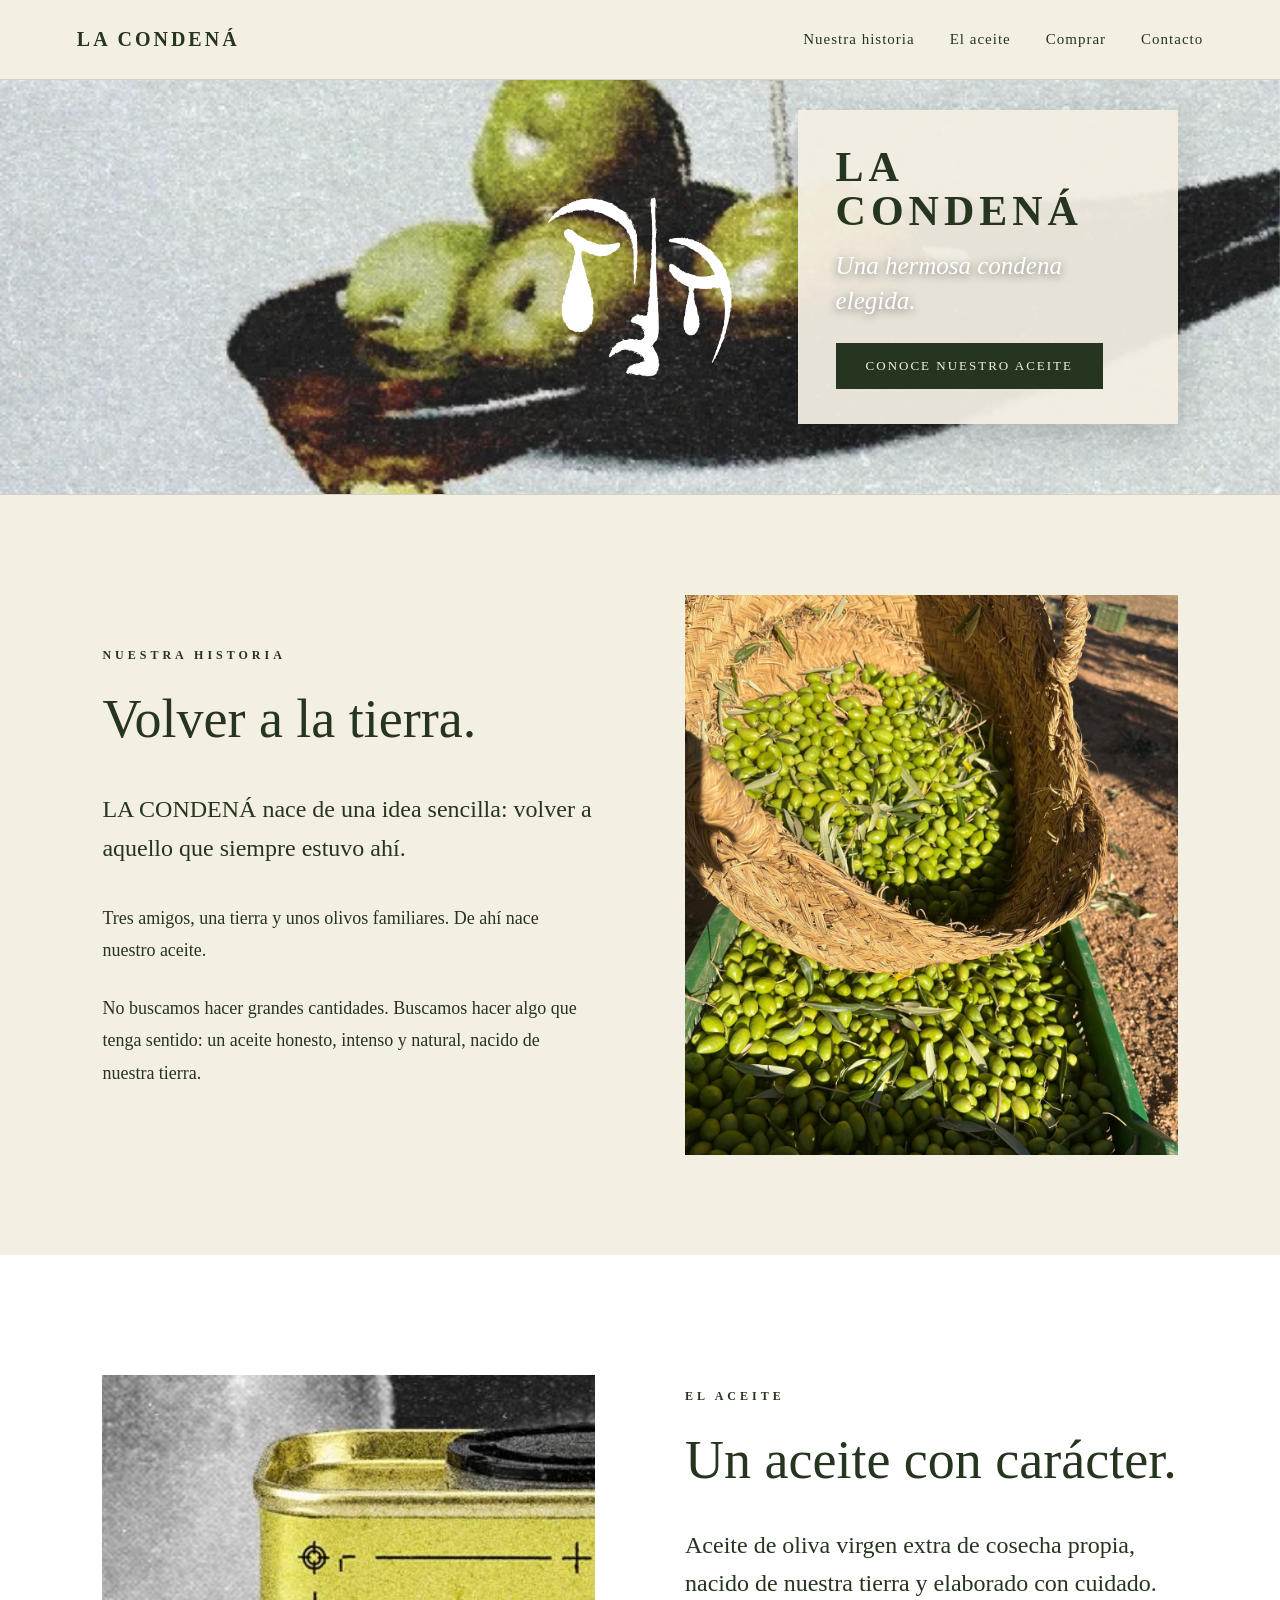
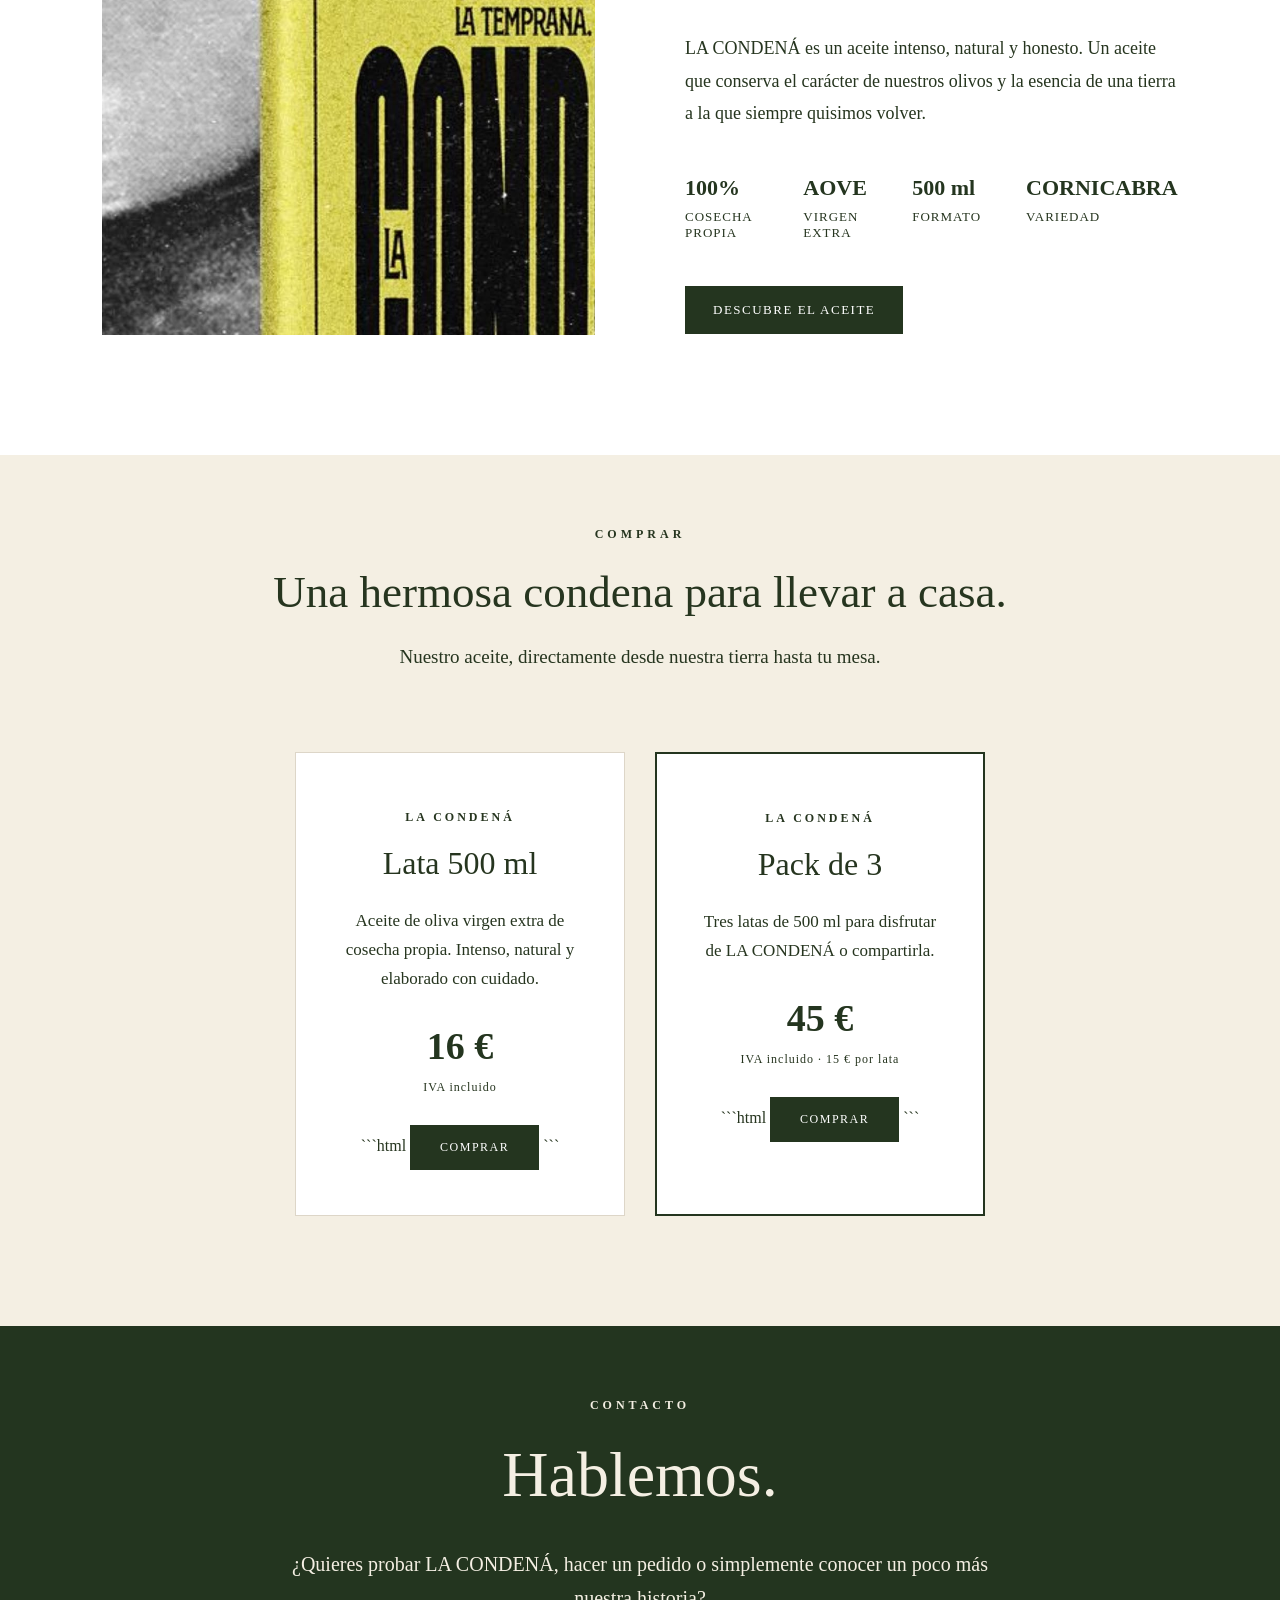
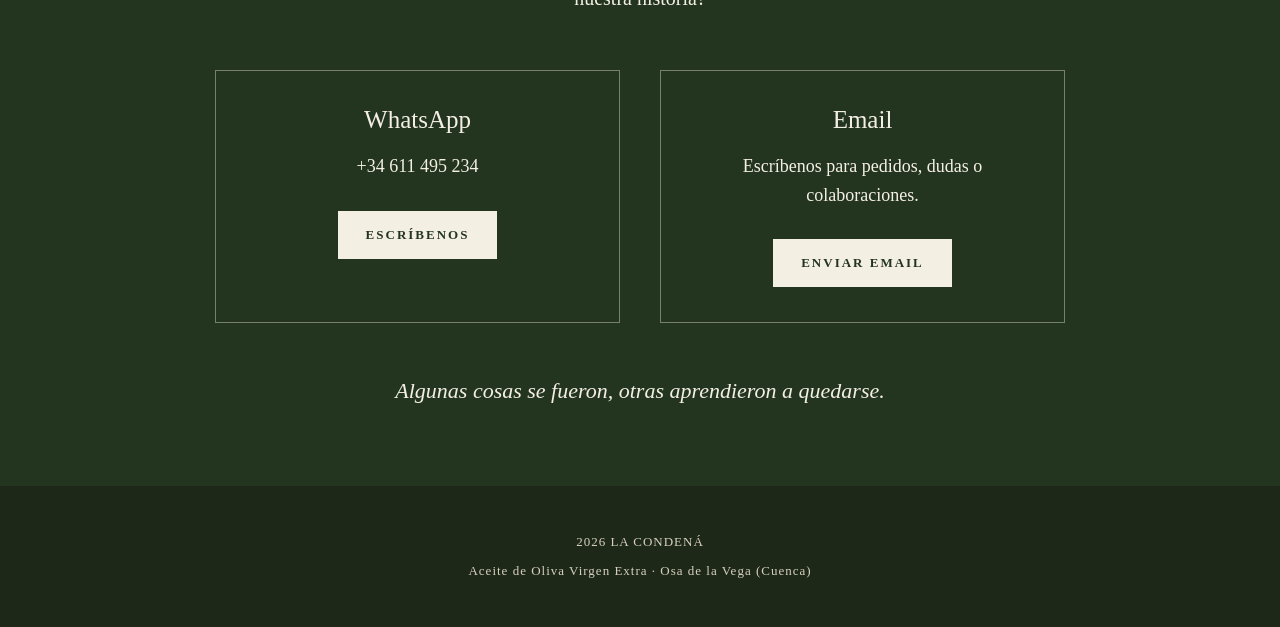
==== index.html @ 54dd895a "update index.html" ====
<!DOCTYPE html>
<html lang="es">

<head>
    <meta charset="UTF-8">
    <meta name="viewport" content="width=device-width, initial-scale=1.0">

    <title>LA CONDENÁ | Aceite de Oliva Virgen Extra de Cuenca</title>
    <meta name="description" content="LA CONDENÁ es un aceite de oliva virgen extra de cosecha propia, nacido de nuestra tierra en Cuenca. Intenso, natural y elaborado con cuidado.">
    <meta name="author" content="LA CONDENÁ">
    <meta name="robots" content="index, follow">

    <!-- <link rel="canonical" href="https://www.tudominio.es/">
     <meta property="og:title" content="LA CONDENÁ | Aceite de Oliva Virgen Extra">
    <meta property="og:description" content="Aceite de oliva virgen extra de cosecha propia, nacido de nuestra tierra en Cuenca.">
    <meta property="og:image" content="https://www.tudominio.es/og-image.jpg">
    <meta property="og:url" content="https://www.tudominio.es/">
    <meta property="og:type" content="website">-->

    <link rel="stylesheet" href="estilo.css">

    <link rel="icon" type="image/png" href="favicon.png">
    <meta property="og:title" content="LA CONDENÁ | Aceite de Oliva Virgen Extra">
    <meta property="og:description" content="Aceite de oliva virgen extra de cosecha propia, nacido de nuestra tierra en Cuenca.">
    <meta property="og:image" content="og-image.png">
    <meta property="og:type" content="website">
</head>

<body>

    <!-- =========================
         MENÚ
         ========================= -->

    <header class="menu">

        <div class="nombre-menu">
            LA CONDENÁ
        </div>

        <nav>
            <a href="#historia">Nuestra historia</a>
            <a href="#aceite">El aceite</a>
            <a href="#comprar">Comprar</a>
            <a href="#contacto">Contacto</a>
        </nav>

    </header>


    <!-- =========================
         PORTADA
         ========================= -->

    <main>

        <section class="portada">

            <img src="portada.png"
                 alt="Aceitunas y aceite de oliva de LA CONDENÁ"
                 class="portada-imagen">

            <div class="portada-texto">

                <h1>LA CONDENÁ</h1>

                <p>
                    Una hermosa condena elegida.
                </p>

                <a href="#aceite" class="boton">
                    CONOCE NUESTRO ACEITE
                </a>

            </div>

        </section>


        <!-- =========================
             HISTORIA
             ========================= -->

<section id="historia" class="seccion historia">

    <div class="historia-contenido">

        <div class="historia-texto">

            <p class="etiqueta">
                NUESTRA HISTORIA
            </p>

            <h2>
                Volver a la tierra.
            </h2>

            <p class="historia-destacada">
                LA CONDENÁ nace de una idea sencilla:
                volver a aquello que siempre estuvo ahí.
            </p>

            <p>
                Tres amigos, una tierra y unos olivos familiares.
                De ahí nace nuestro aceite.
            </p>

            <p>
                No buscamos hacer grandes cantidades.
                Buscamos hacer algo que tenga sentido:
                un aceite honesto, intenso y natural,
                nacido de nuestra tierra.
            </p>

        </div>


        <div class="historia-imagen">

<img src="historia.png?v=2" alt="Olivo de LA CONDENÁ">
        </div>

    </div>

</section>

<!-- ==================================================
     EL ACEITE
     ================================================== -->

<section id="aceite" class="aceite">

    <div class="aceite-contenido">

        <div class="aceite-imagen">
            <img src="aceite.jpeg" alt="LA CONDENÁ">
        </div>

        <div class="aceite-texto">

            <p class="etiqueta">EL ACEITE</p>

            <h2>Un aceite con carácter.</h2>

            <p class="aceite-destacada">
                Aceite de oliva virgen extra de cosecha propia,
                nacido de nuestra tierra y elaborado con cuidado.
            </p>

            <p>
                LA CONDENÁ es un aceite intenso, natural y honesto.
                Un aceite que conserva el carácter de nuestros olivos
                y la esencia de una tierra a la que siempre quisimos volver.
            </p>

            <div class="aceite-datos">

                <div>
                    <strong>100%</strong>
                    <span>Cosecha propia</span>
                </div>

                <div>
                    <strong>AOVE</strong>
                    <span>Virgen extra</span>
                </div>

                <div>
                    <strong>500 ml</strong>
                    <span>Formato</span>
                </div>
                <div>
                    <strong>CORNICABRA</strong>
                    <span>Variedad</span>
                </div>

            </div>

            <a href="#comprar" class="boton">
                DESCUBRE EL ACEITE
            </a>

        </div>

    </div>

</section>

<!-- ==================================================
     COMPRAR
     ================================================== -->

<section id="comprar" class="comprar">

    <div class="comprar-cabecera">

        <p class="etiqueta">COMPRAR</p>

        <h2>Una hermosa condena para llevar a casa.</h2>

        <p>
            Nuestro aceite, directamente desde nuestra tierra hasta tu mesa.
        </p>

    </div>


    <div class="productos">


        <!-- PRODUCTO 1 -->

        <article class="producto">

            <div class="producto-contenido">

                <p class="producto-tipo">
                    LA CONDENÁ
                </p>

                <h3>Lata 500 ml</h3>

                <p class="producto-descripcion">
                    Aceite de oliva virgen extra de cosecha propia.
                    Intenso, natural y elaborado con cuidado.
                </p>

                <p class="producto-precio">
                    16 €
                </p>

                <p class="producto-iva">
                    IVA incluido
                </p>
```html
                <a href="https://wa.me/34611495234?text=Hola%2C%20quiero%20comprar%201%20lata%20de%20LA%20CONDEN%C3%81%20de%20500%20ml%20por%2016%20%E2%82%AC."
                class="boton"
                target="_blank">
                COMPRAR
</a>
```

            </div>

        </article>


        <!-- PRODUCTO 2 -->

        <article class="producto producto-destacado">

            <div class="producto-contenido">

                <p class="producto-tipo">
                    LA CONDENÁ
                </p>

                <h3>Pack de 3</h3>

                <p class="producto-descripcion">
                    Tres latas de 500 ml para disfrutar de LA CONDENÁ
                    o compartirla.
                </p>

                <p class="producto-precio">
                    45 €
                </p>

                <p class="producto-iva">
                    IVA incluido · 15 € por lata
                </p>
```html
<a href="https://wa.me/34611495234?text=Hola%2C%20quiero%20comprar%20un%20Pack%20de%203%20latas%20de%20LA%20CONDEN%C3%81%20por%2045%20%E2%82%AC."
   class="boton"
   target="_blank">
   COMPRAR
</a>
```

            </div>

        </article>

    </div>

</section>

<!-- ==================================================
     CONTACTO
     ================================================== -->

<section id="contacto" class="contacto">

    <div class="contacto-contenido">

        <p class="etiqueta">CONTACTO</p>

        <h2>Hablemos.</h2>

        <p class="contacto-texto">
            ¿Quieres probar LA CONDENÁ, hacer un pedido o simplemente
            conocer un poco más nuestra historia?
        </p>

        <div class="contacto-datos">

            <div class="contacto-item">
                <h3>WhatsApp</h3>

                <p>+34 611 495 234</p>

                <a
                    href="https://wa.me/34611495234?text=Hola%2C%20quiero%20saber%20más%20sobre%20LA%20CONDENÁ."
                    class="boton"
                    target="_blank"
                >
                    ESCRÍBENOS
                </a>
            </div>


            <div class="contacto-item">
                <h3>Email</h3>

                <p>
                    Escríbenos para pedidos,
                    dudas o colaboraciones.
                </p>

                <a
                    href="mailto:aceitelacondena@gmail.es"
                    class="boton boton-secundario"
                >
                    ENVIAR EMAIL
                </a>
            </div>

        </div>

        <p class="contacto-final">
            Algunas cosas se fueron, otras aprendieron a quedarse.
        </p>

    </div>

</section>


    <!-- =========================
         PIE DE PÁGINA
         ========================= -->

    <footer>

        <p>
            2026 LA CONDENÁ
        </p>

        <p>
            Aceite de Oliva Virgen Extra · Osa de la Vega (Cuenca)
        </p>

    </footer>

</body>

</html>
---- estilo.css ----
/* ==================================================
   CONFIGURACIÓN GENERAL
   ================================================== */

* {
    box-sizing: border-box;
}

html {
    scroll-behavior: smooth;
}

body {
    margin: 0;
    font-family: Georgia, "Times New Roman", serif;
    background-color: #f4efe3;
    color: #26351f;
}


/* ==================================================
   MENÚ
   ================================================== */

.menu {
    height: 80px;

    padding: 0 6%;

    display: flex;
    align-items: center;
    justify-content: space-between;

    background-color: #f4efe3;

    border-bottom: 1px solid #d8d0bf;

    position: sticky;
    top: 0;

    z-index: 100;
}


/* Nombre de la marca */

.nombre-menu {
    font-size: 20px;

    letter-spacing: 3px;

    font-weight: bold;
}


/* Navegación */

nav {
    display: flex;

    gap: 35px;
}

nav a {
    color: #26351f;

    text-decoration: none;

    font-size: 15px;

    letter-spacing: 1px;

    transition: 0.3s;
}

nav a:hover {
    opacity: 0.55;
}


/* ==================================================
   PORTADA
   ================================================== */

.portada {
    position: relative;
    width: 100%;
    overflow: hidden;
    background-color: #f4efe3;
}

.portada-imagen {
    display: block;
    width: 100%;
    height: auto;
}


/* Caja de texto */

.portada-texto {
    position: absolute;

    right: 8%;
    bottom: 17%;

    width: 380px;

    padding: 35px 38px;

    text-align: left;

    background: rgba(244, 239, 227, 0.94);

    box-shadow:
        0 12px 40px rgba(0, 0, 0, 0.20);
}


/* Nombre */

.portada-texto h1 {
    margin: 0 0 15px;

    color: #26351f;

    font-size: 42px;

    letter-spacing: 5px;

    line-height: 1.05;
}


/* Eslogan */

.portada-texto p {
    margin: 0 0 30px;

    color: #26351f;

    font-size: 21px;

    font-style: italic;

    line-height: 1.4;
}


/* Botón */

.portada-texto .boton {
    background-color: #26351f;

    color: #f4efe3;
}

.portada-texto .boton:hover {
    background-color: #536747;
}


/* Eslogan */

.portada-texto p {
    margin: 0 0 25px;

    color: white;

    font-size: 25px;

    font-style: italic;

    text-shadow:
        0 2px 8px rgba(0, 0, 0, 0.5);
}


/* ==================================================
   BOTONES
   ================================================== */

.boton {
    display: inline-block;

    padding: 15px 30px;

    background-color: #26351f;

    color: #f4efe3;

    text-decoration: none;

    letter-spacing: 2px;

    font-size: 13px;

    transition: 0.3s;
}

.boton:hover {
    background-color: #536747;
}


/* ==================================================
   SECCIONES
   ================================================== */

.seccion {
    padding: 120px 10%;

    text-align: center;

    border-top: 1px solid #d8d0bf;
}


/* Etiquetas pequeñas */

.etiqueta {
    font-size: 12px;

    letter-spacing: 4px;

    font-weight: bold;

    margin-bottom: 25px;
}


/* Títulos */

h2 {
    font-size: 42px;

    font-weight: normal;

    margin: 0 auto 35px;
}


/* Texto de las secciones */

.seccion > p:not(.etiqueta) {
    max-width: 700px;

    margin: 15px auto;

    font-size: 18px;

    line-height: 1.8;
}


/* ==================================================
   SECCIÓN EL ACEITE
   ================================================== */

.aceite {
    background-color: #e8e1d2;
}


/* Tres características */

.caracteristicas {
    max-width: 1000px;

    margin: 60px auto 0;

    display: grid;

    grid-template-columns: repeat(3, 1fr);

    gap: 50px;
}


/* Título de cada característica */

.caracteristica h3 {
    font-size: 20px;

    font-weight: normal;
}


/* Texto */

.caracteristica p {
    line-height: 1.6;
}


/* ==================================================
   SECCIÓN COMPRA
   ================================================== */

.comprar {
    display: flex;

    flex-wrap: wrap;

    justify-content: center;

    gap: 30px;
}


/* Título y etiqueta ocupan todo el ancho */

.comprar .etiqueta,
.comprar h2 {
    width: 100%;
}


/* Tarjeta de producto */

.producto {
    width: 330px;

    padding: 40px 30px;

    background-color: #f4efe3;

    border: 1px solid #d8d0bf;
}


/* Nombre del producto */

.producto h3 {
    font-size: 23px;

    font-weight: normal;
}


/* Precio */

.precio {
    font-size: 38px;

    margin: 20px 0;
}


/* ==================================================
   CONTACTO
   ================================================== */

.contacto {
    padding: 60px 8%;
    background-color: #23351f;
    color: #f4efe3;
}

.contacto-contenido {
    max-width: 1100px;
    margin: 0 auto;
    text-align: center;
}

.contacto .etiqueta {
    color: #f4efe3;
    margin-bottom: 25px;
}

.contacto h2 {
    font-size: 64px;
    font-weight: 400;
    margin: 0 0 35px;
    color: #f4efe3;
}

.contacto-texto {
    max-width: 700px;
    margin: 0 auto 55px;
    font-size: 20px;
    line-height: 1.7;
}

.contacto-datos {
    display: grid;
    grid-template-columns: 1fr 1fr;
    gap: 40px;
    max-width: 850px;
    margin: 0 auto;
}

.contacto-item {
    padding: 35px 30px;
    border: 1px solid rgba(244, 239, 227, 0.4);
}

.contacto-item h3 {
    font-size: 25px;
    margin: 0 0 15px;
    font-weight: 400;
}

.contacto-item p {
    font-size: 18px;
    line-height: 1.6;
    margin-bottom: 30px;
}

.contacto .boton {
    display: inline-block;
    background-color: #f4efe3;
    color: #23351f;
    padding: 16px 28px;
    text-decoration: none;
    font-size: 13px;
    letter-spacing: 2px;
    font-weight: bold;
    transition: all 0.3s ease;
}

.contacto .boton:hover {
    background-color: #ffffff;
}

.contacto-final {
    margin-top: 55px;
    font-size: 22px;
    font-style: italic;
}


/* ==================================================
   PIE DE PÁGINA
   ================================================== */

footer {
    padding: 35px;

    text-align: center;

    font-size: 13px;

    letter-spacing: 1px;

    background-color: #1d2818;

    color: #d8d0bf;
}

/* ==================================================
   NUESTRA HISTORIA
   ================================================== */

.historia {
    padding: 100px 8%;
    background-color: #f4efe3;
}

.historia-contenido {
    max-width: 1200px;
    margin: 0 auto;

    display: grid;
    grid-template-columns: 1fr 1fr;

    gap: 90px;

    align-items: center;
}

.historia-texto {
    text-align: left;
}

.historia h2 {
    font-size: 54px;
    margin: 0 0 40px;
}

.historia-destacada {
    font-size: 24px !important;
    line-height: 1.6 !important;
    margin-bottom: 35px !important;
}

.historia-texto p:not(.etiqueta):not(.historia-destacada):not(.historia-final) {
    font-size: 18px;
    line-height: 1.8;
    margin-bottom: 25px;
}

.historia-final {
    margin-top: 45px !important;
    font-size: 23px !important;
    font-style: italic;
}

.historia-imagen {
    width: 100%;
}

.historia-imagen img {
    display: block;
    width: 100%;
    height: 560px;
    object-fit: cover;
}

/* ==================================================
   EL ACEITE
   ================================================== */

.aceite {
    padding: 120px 8%;
    background-color: #ffffff;
}

.aceite-contenido {
    max-width: 1200px;
    margin: 0 auto;

    display: grid;
    grid-template-columns: 1fr 1fr;

    gap: 90px;

    align-items: center;
}

/* ---------- IMAGEN ---------- */

.aceite-imagen {
    width: 100%;
}

.aceite-imagen img {
    display: block;
    width: 100%;
    height: 560px;
    object-fit: cover;
    object-position: 58% center;
}

/* ---------- TEXTO ---------- */

.aceite-texto {
    max-width: 520px;
}

.aceite-texto h2 {
    font-size: 54px;

    margin: 0 0 35px;
}

.aceite-destacada {
    font-size: 24px !important;
    line-height: 1.6 !important;

    margin-bottom: 30px !important;
}

.aceite-texto p:not(.etiqueta):not(.aceite-destacada) {
    font-size: 18px;

    line-height: 1.8;

    margin-bottom: 35px;
}

/* ---------- DATOS DEL ACEITE ---------- */

.aceite-datos {
    display: flex;

    gap: 45px;

    margin: 45px 0;
}

.aceite-datos div {
    display: flex;

    flex-direction: column;

    gap: 8px;
}

.aceite-datos strong {
    font-size: 22px;

    color: #24351f;
}

.aceite-datos span {
    font-size: 13px;

    letter-spacing: 1px;

    text-transform: uppercase;
}

/* ---------- BOTÓN ---------- */

.aceite .boton {
    display: inline-block;

    padding: 16px 28px;

    background-color: #24351f;

    color: #ffffff;

    text-decoration: none;

    font-size: 13px;

    letter-spacing: 1.5px;

    transition: 0.3s;
}

.aceite .boton:hover {
    background-color: #172516;
}

/* ==================================================
   COMPRAR
   ================================================== */

.comprar {
    padding: 60px 8% 110px;

    background-color: #f4efe3;
}

.comprar-cabecera {
    max-width: 800px;

    margin: 0 auto 30px;

    text-align: center;
}

.comprar-cabecera h2 {
    font-size: 45px;
    line-height: 1.15;
    margin: 0 0 22px;
}

.comprar-cabecera > p:last-child {
    font-size: 19px;

    line-height: 1.7;
}


/* ---------- PRODUCTOS ---------- */

.productos {
    max-width: 1000px;

    margin: 0 auto;

    display: grid;

    grid-template-columns: 1fr 1fr;

    gap: 30px;
}


.producto {
    padding: 45px 45px;
    background-color: #ffffff;
    border: 1px solid #ddd6c8;
    text-align: center;
    transition: transform 0.3s ease;
}


.producto:hover {
    transform: translateY(-5px);
}


/* ---------- PRODUCTO DESTACADO ---------- */

.producto-destacado {
    border: 2px solid #24351f;
}


/* ---------- TEXTO PRODUCTO ---------- */

.producto-tipo {
    margin-bottom: 20px;

    font-size: 12px;

    letter-spacing: 3px;

    font-weight: bold;
}


.producto h3 {
    margin: 0 0 25px;

    font-size: 32px;
}


.producto-descripcion {
    max-width: 400px;

    margin: 0 auto 30px;

    font-size: 17px;

    line-height: 1.7;
}


.producto-precio {
    margin: 25px 0 5px;

    font-size: 38px;

    font-weight: bold;

    color: #24351f;
}


.producto-iva {
    margin-bottom: 30px;

    font-size: 12px;

    letter-spacing: 1px;
}


/* ---------- BOTÓN ---------- */

.producto .boton {
    display: inline-block;

    padding: 15px 30px;

    background-color: #24351f;

    color: #ffffff;

    text-decoration: none;

    font-size: 12px;

    letter-spacing: 1.5px;

    transition: background-color 0.3s ease;
}


.producto .boton:hover {
    background-color: #172516;
}

/* ==================================================
   AJUSTE DE ANCLAJES DEL MENÚ
   ================================================== */

section {
    scroll-margin-top: 79px;
}

/* ==================================================
   ADAPTACIÓN PARA MÓVILES
   ================================================== */

@media (max-width: 768px) {

    /* Menú */
.menu {
    height: auto;
    min-height: 80px;
    padding: 18px 15px;
    flex-direction: column;
    gap: 12px;
}

.nombre-menu {
    font-size: 20px;
}

nav {
    display: flex;
    flex-wrap: nowrap;
    justify-content: center;
    gap: 16px;
}

nav a {
    font-size: 13px;
}


    /* Portada */

.portada-texto {
    position: relative;

    right: auto;
    bottom: auto;

    width: 100%;

    padding: 35px 25px;

    text-align: center;

    background-color: #f4efe3;

    box-shadow: none;
}

.portada-texto h1 {
    font-size: 30px;
    letter-spacing: 4px;
}

.portada-texto p {
    font-size: 19px;
}

    .portada-texto .boton {
        padding: 11px 20px;

        font-size: 11px;
    }


    /* Títulos */

    h2 {
        font-size: 32px;
    }


    /* Características */

    .caracteristicas {
        grid-template-columns: 1fr;

        gap: 25px;
    }


    /* Secciones */

    .seccion {
        padding: 80px 25px;
    }
.historia {
    padding: 70px 25px;
}

.historia-contenido {
    grid-template-columns: 1fr;

    gap: 50px;
}

.historia-texto {
    text-align: center;
}

.historia h2 {
    font-size: 38px;
}

.historia-destacada {
    font-size: 21px !important;
}

.historia-imagen img {
    height: 360px;
}

.aceite {
    padding: 80px 25px;
}

.aceite-contenido {
    grid-template-columns: 1fr;

    gap: 50px;
}

.aceite-texto {
    max-width: 100%;

    text-align: center;
}

.aceite-texto h2 {
    font-size: 38px;
}

.aceite-destacada {
    font-size: 21px !important;
}

.aceite-datos {
    justify-content: center;

    gap: 25px;
}

.aceite-imagen img {
    height: 360px;
    object-position: 58% center;
}

.comprar {
    padding: 60px 25px 80px;
}

.comprar-cabecera h2 {
    font-size: 36px;
}

.productos {
    grid-template-columns: 1fr;

    gap: 25px;
}

.producto {
    padding: 40px 25px;
}

/* ==================================================
   CONTACTO - MÓVIL
   ================================================== */

@media (max-width: 768px) {

    .contacto {
        padding: 80px 20px;
    }

    .contacto h2 {
        font-size: 44px;
    }

    .contacto-texto {
        font-size: 18px;
        margin-bottom: 40px;
    }

    .contacto-datos {
        grid-template-columns: 1fr;
        gap: 20px;
    }

    .contacto-item {
        padding: 30px 20px;
    }

    .contacto-final {
        margin-top: 40px;
        font-size: 20px;
    }
}

}
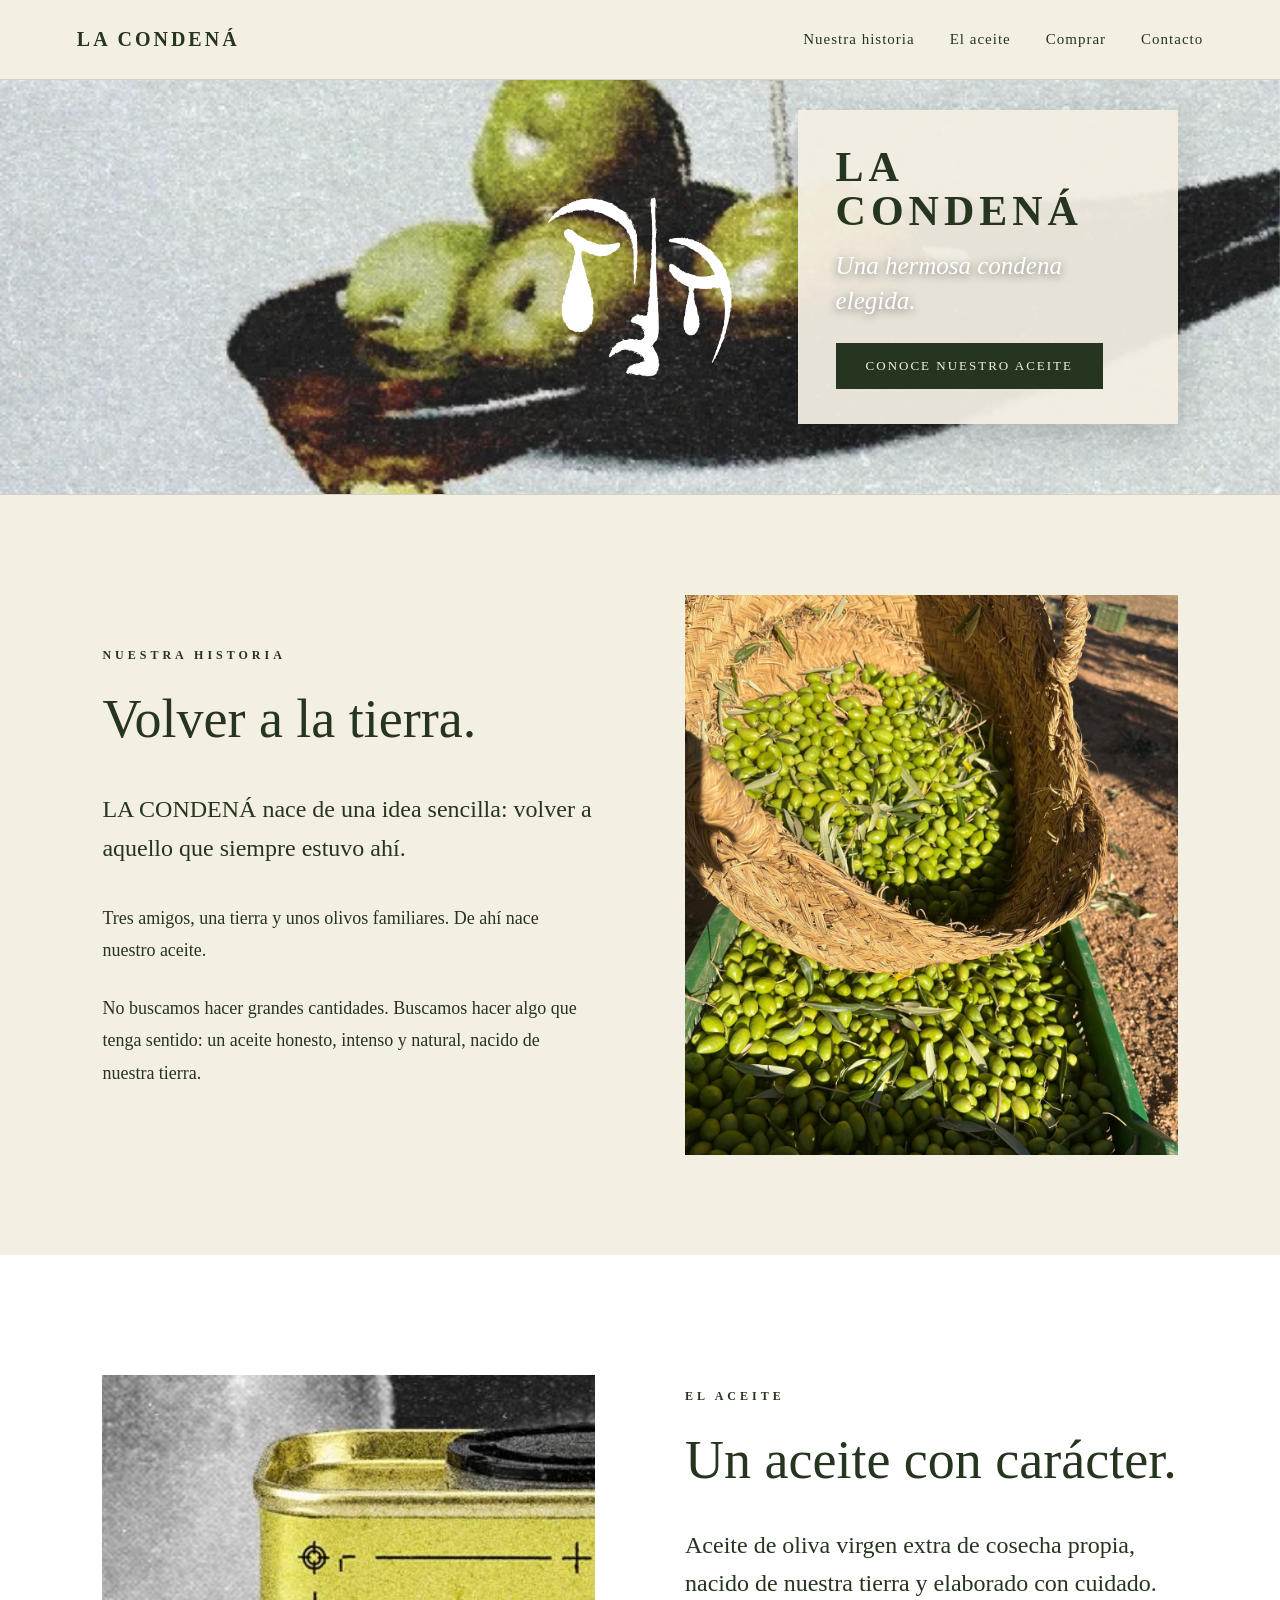
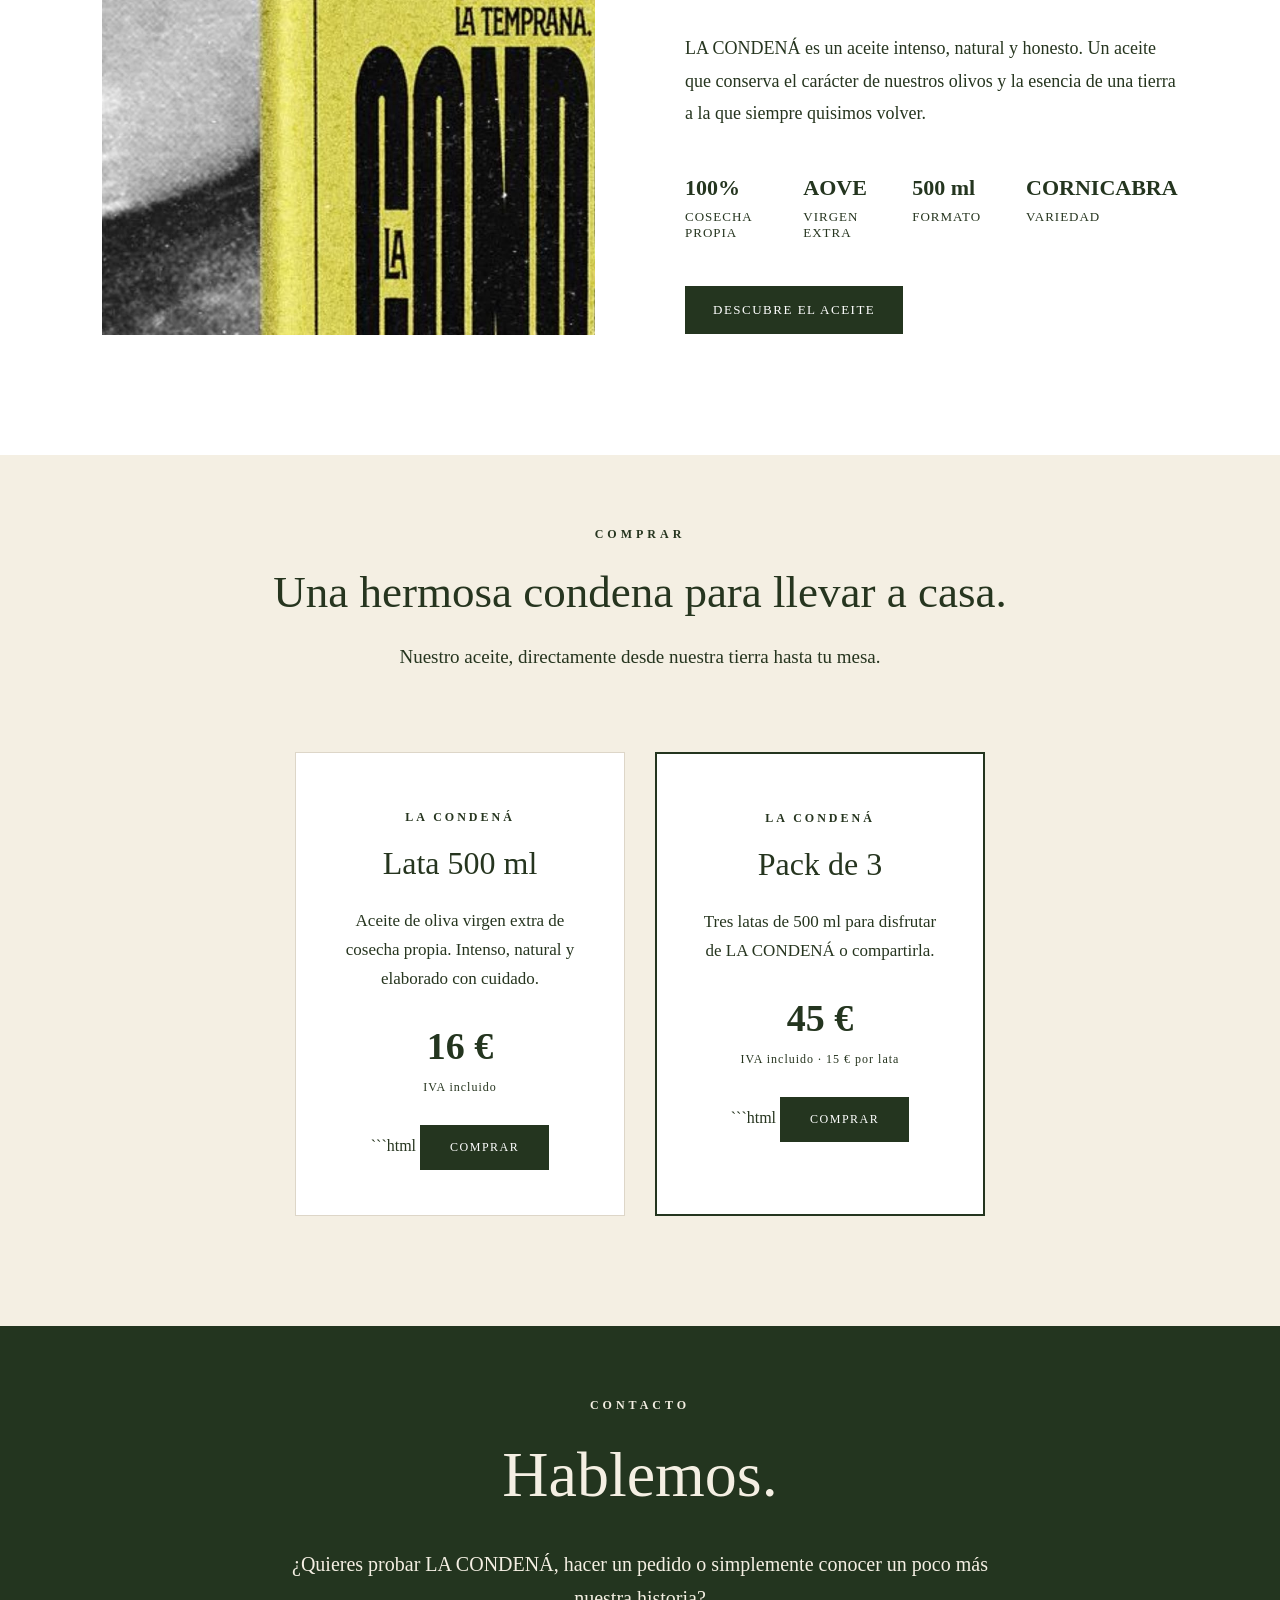
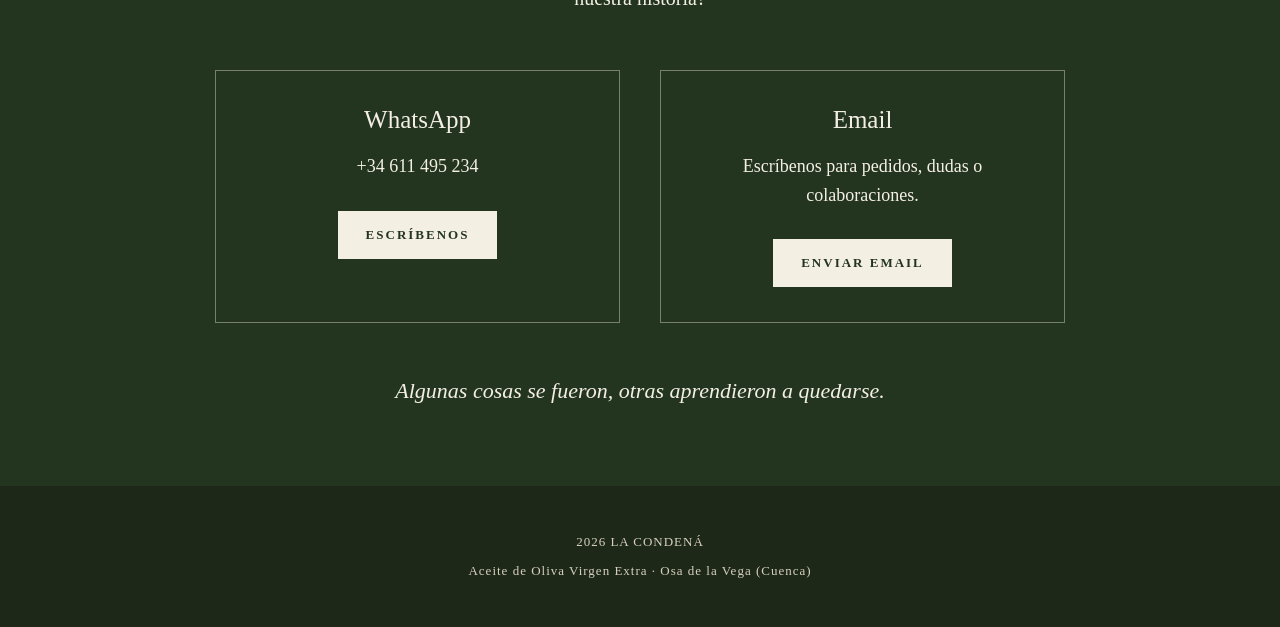
==== commit fe31dbd7: "update index.html" ====
--- a/index.html
+++ b/index.html
@@ -238,7 +238,7 @@
                 target="_blank">
                 COMPRAR
 </a>
-```
+
 
             </div>
 
@@ -275,7 +275,7 @@
    target="_blank">
    COMPRAR
 </a>
-```
+
 
             </div>
 
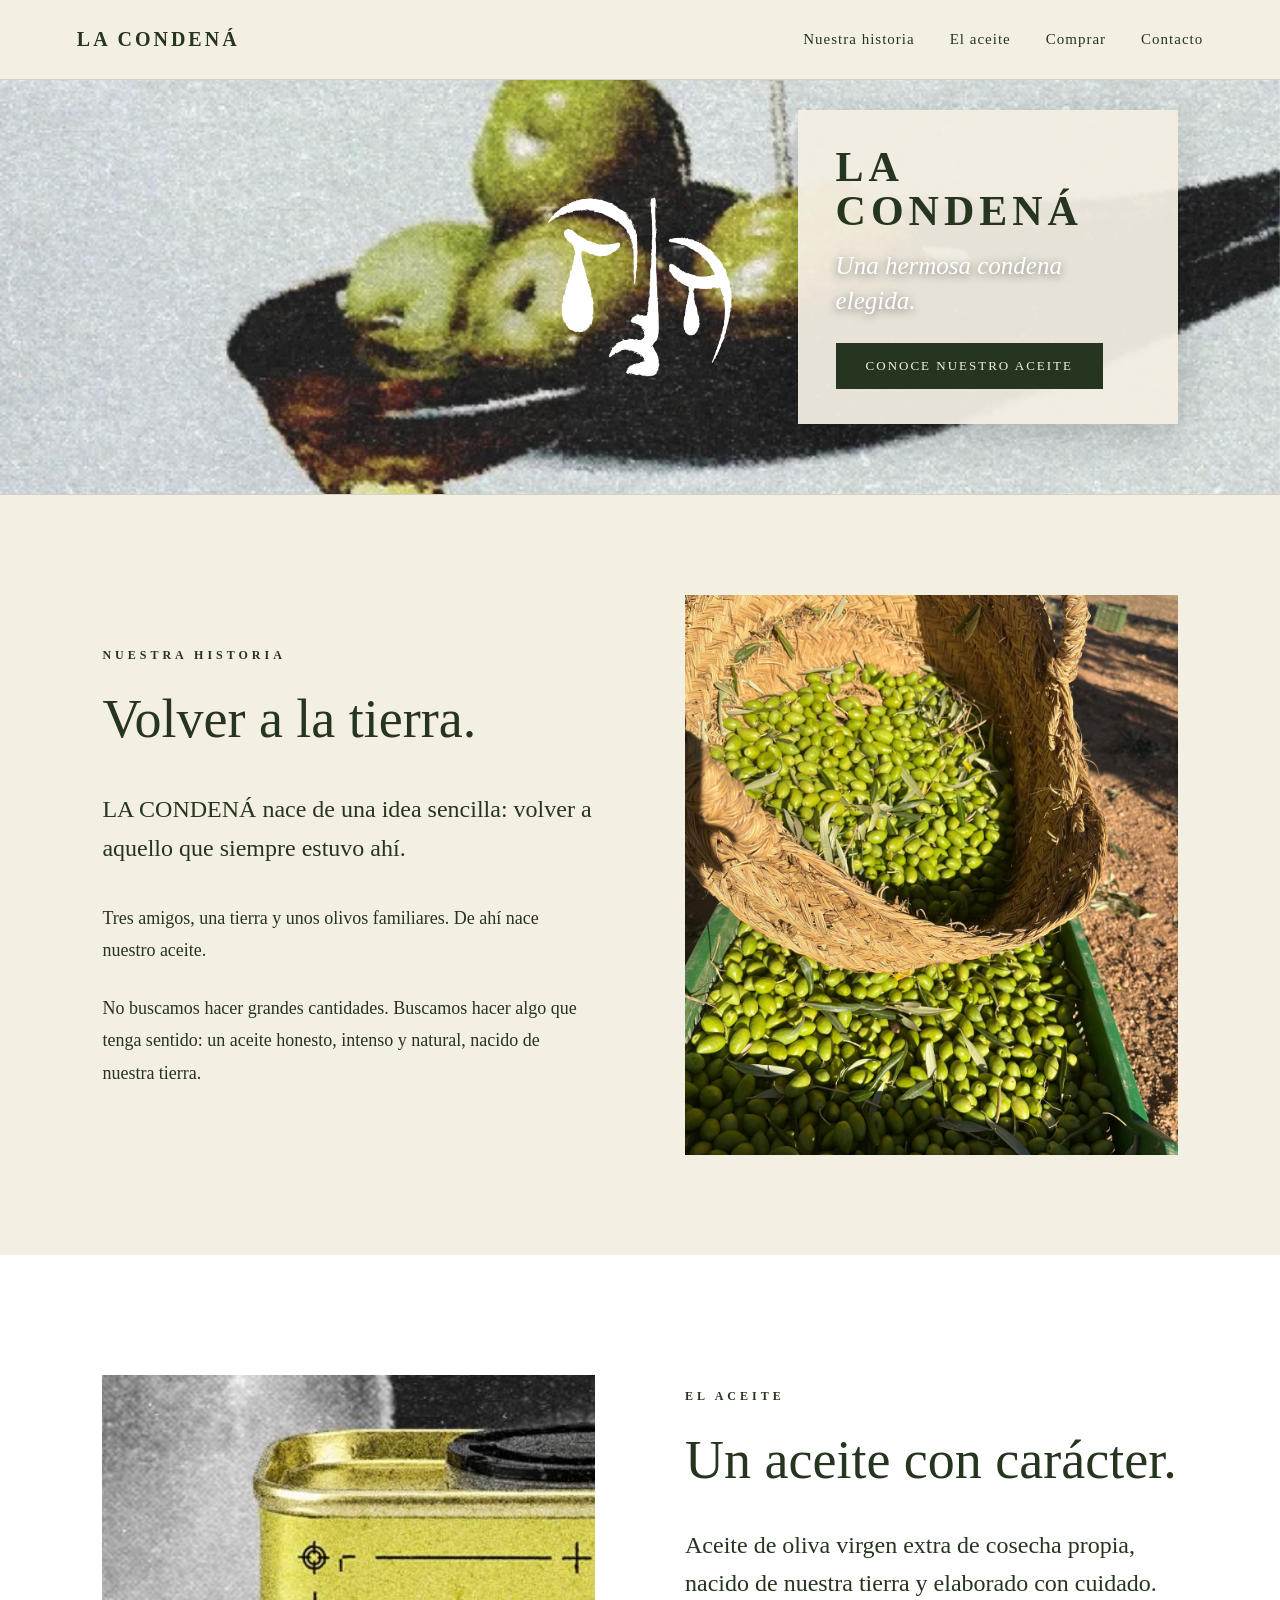
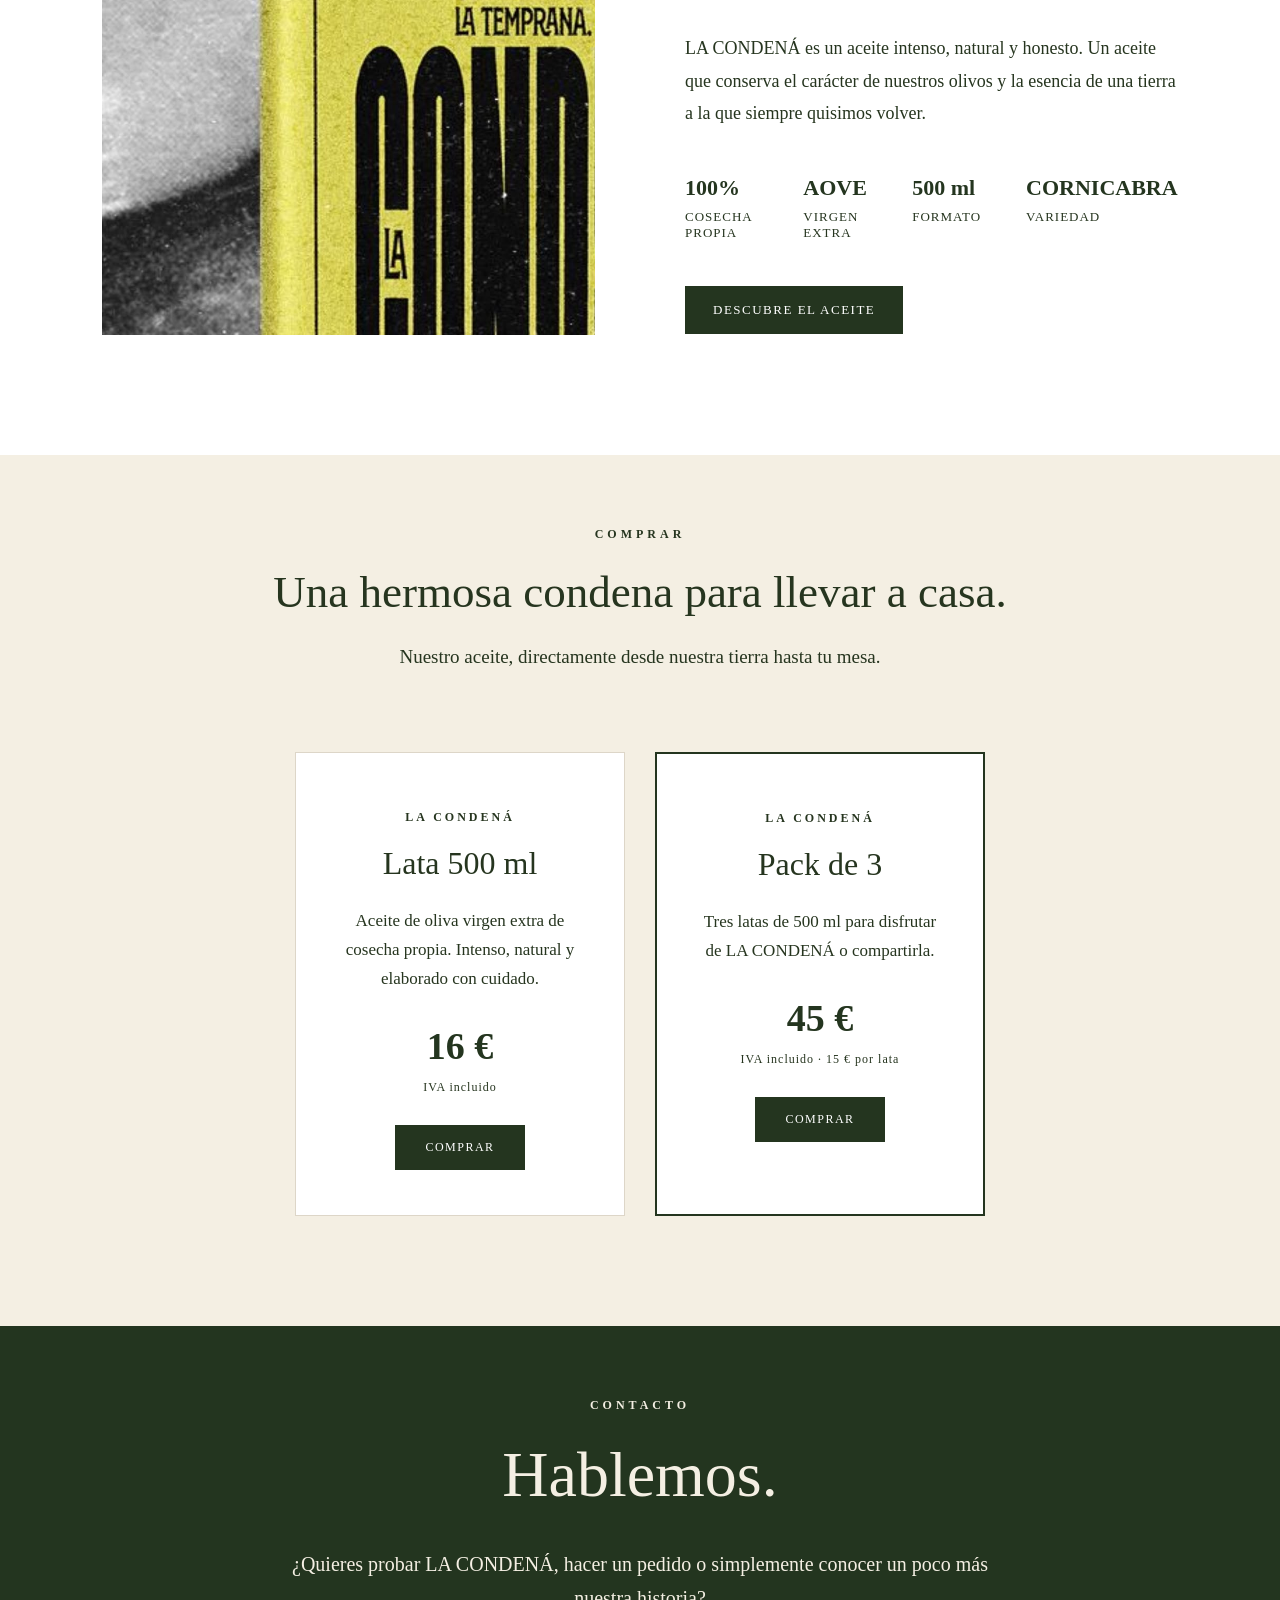
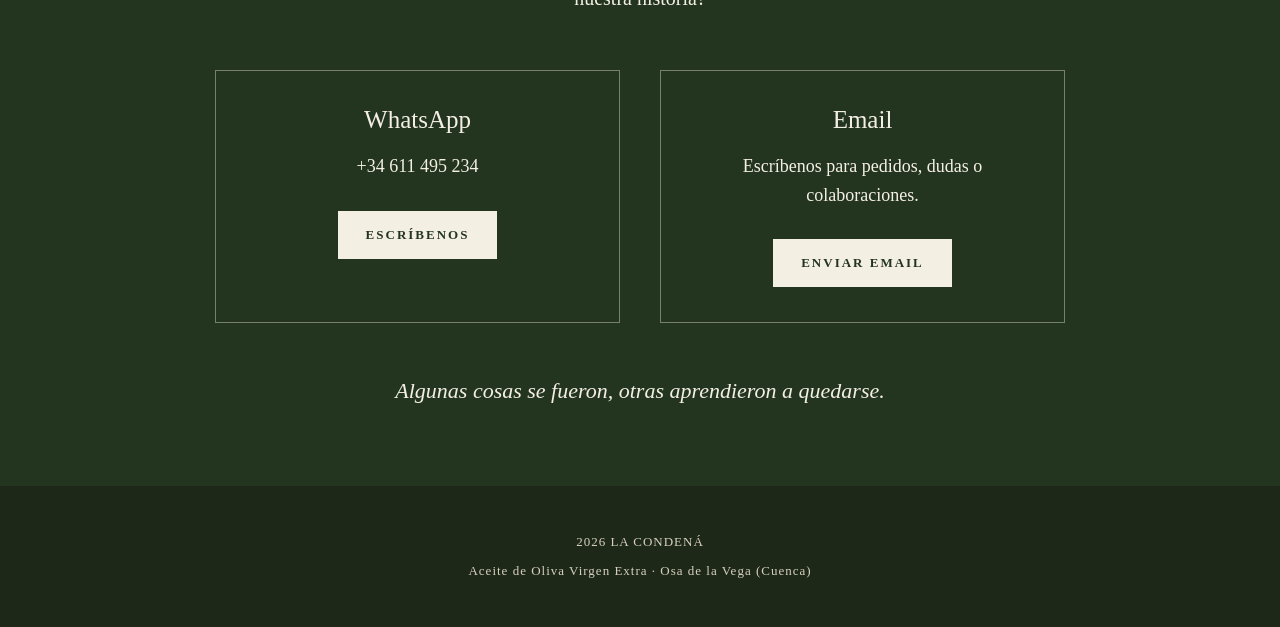
==== commit 909cb3a0: "update index.html" ====
--- a/index.html
+++ b/index.html
@@ -232,7 +232,7 @@
                 <p class="producto-iva">
                     IVA incluido
                 </p>
-```html
+
                 <a href="https://wa.me/34611495234?text=Hola%2C%20quiero%20comprar%201%20lata%20de%20LA%20CONDEN%C3%81%20de%20500%20ml%20por%2016%20%E2%82%AC."
                 class="boton"
                 target="_blank">
@@ -269,7 +269,7 @@
                 <p class="producto-iva">
                     IVA incluido · 15 € por lata
                 </p>
-```html
+
 <a href="https://wa.me/34611495234?text=Hola%2C%20quiero%20comprar%20un%20Pack%20de%203%20latas%20de%20LA%20CONDEN%C3%81%20por%2045%20%E2%82%AC."
    class="boton"
    target="_blank">
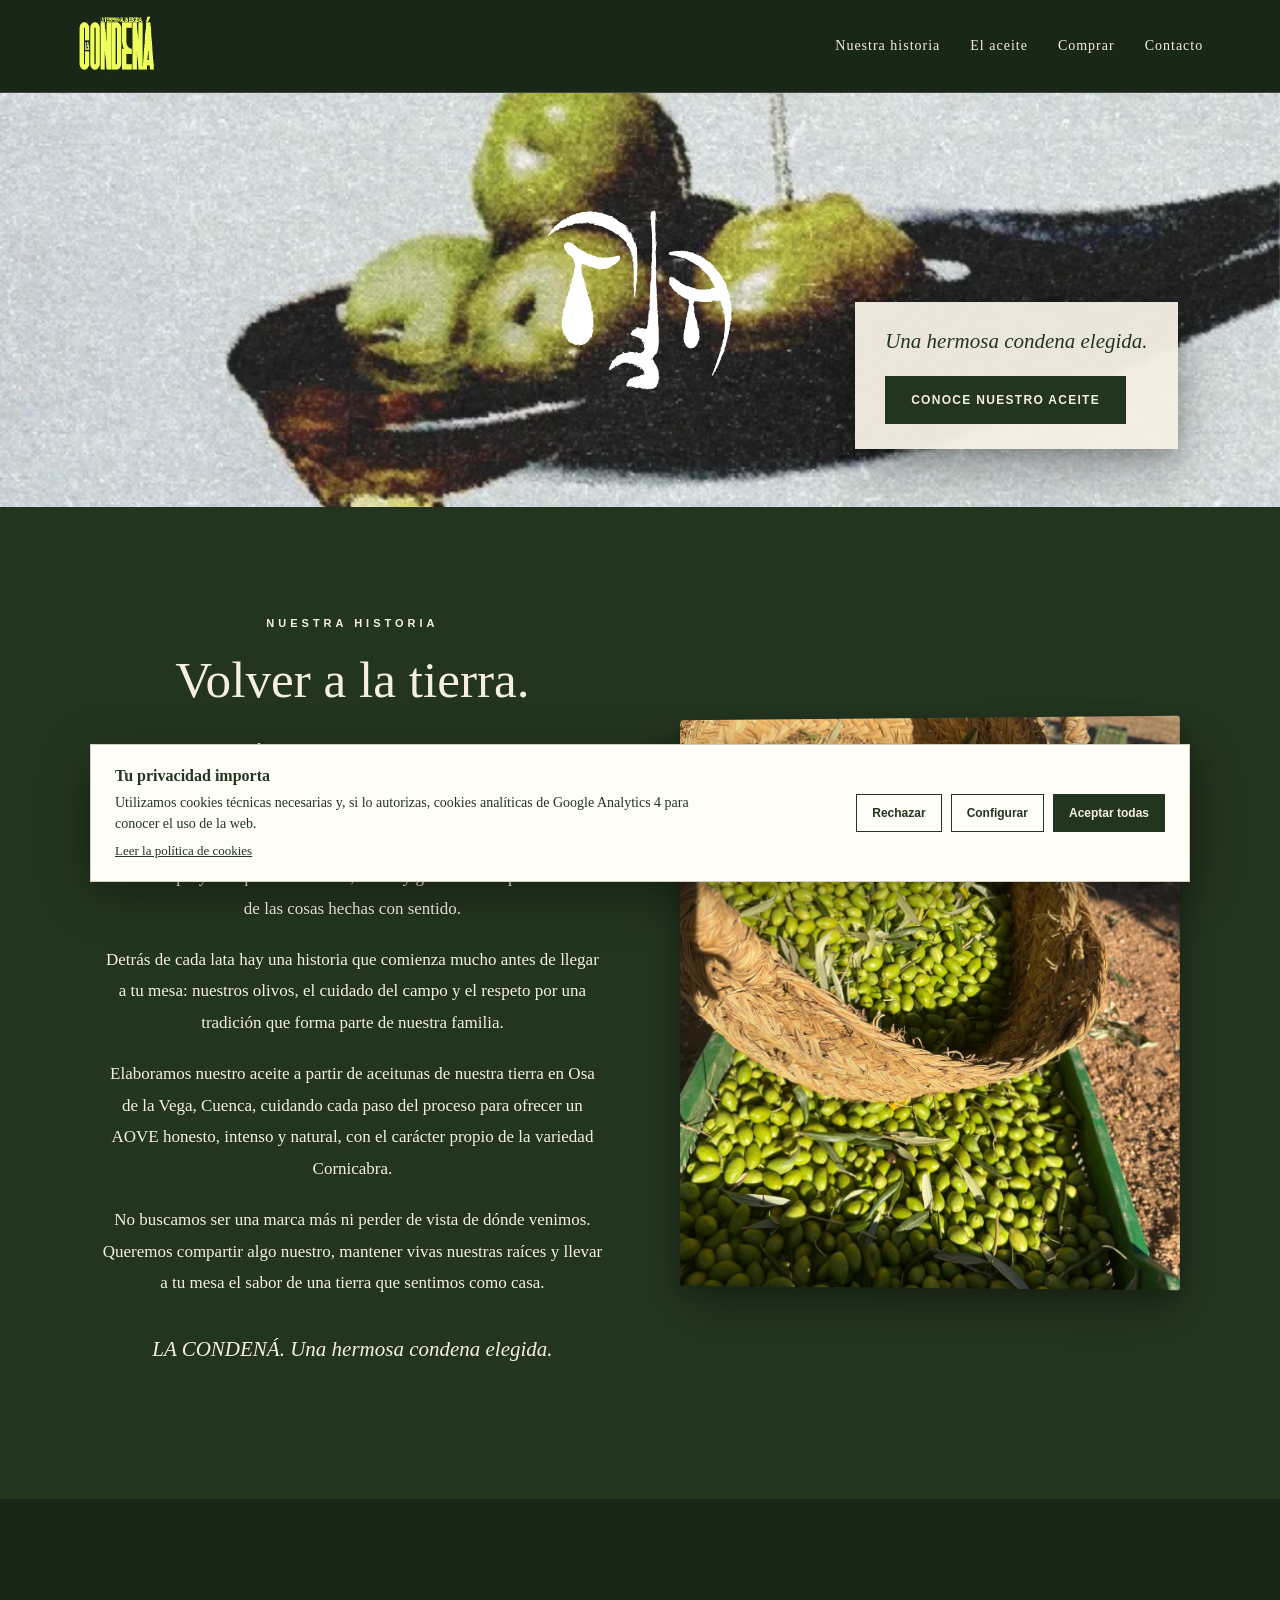
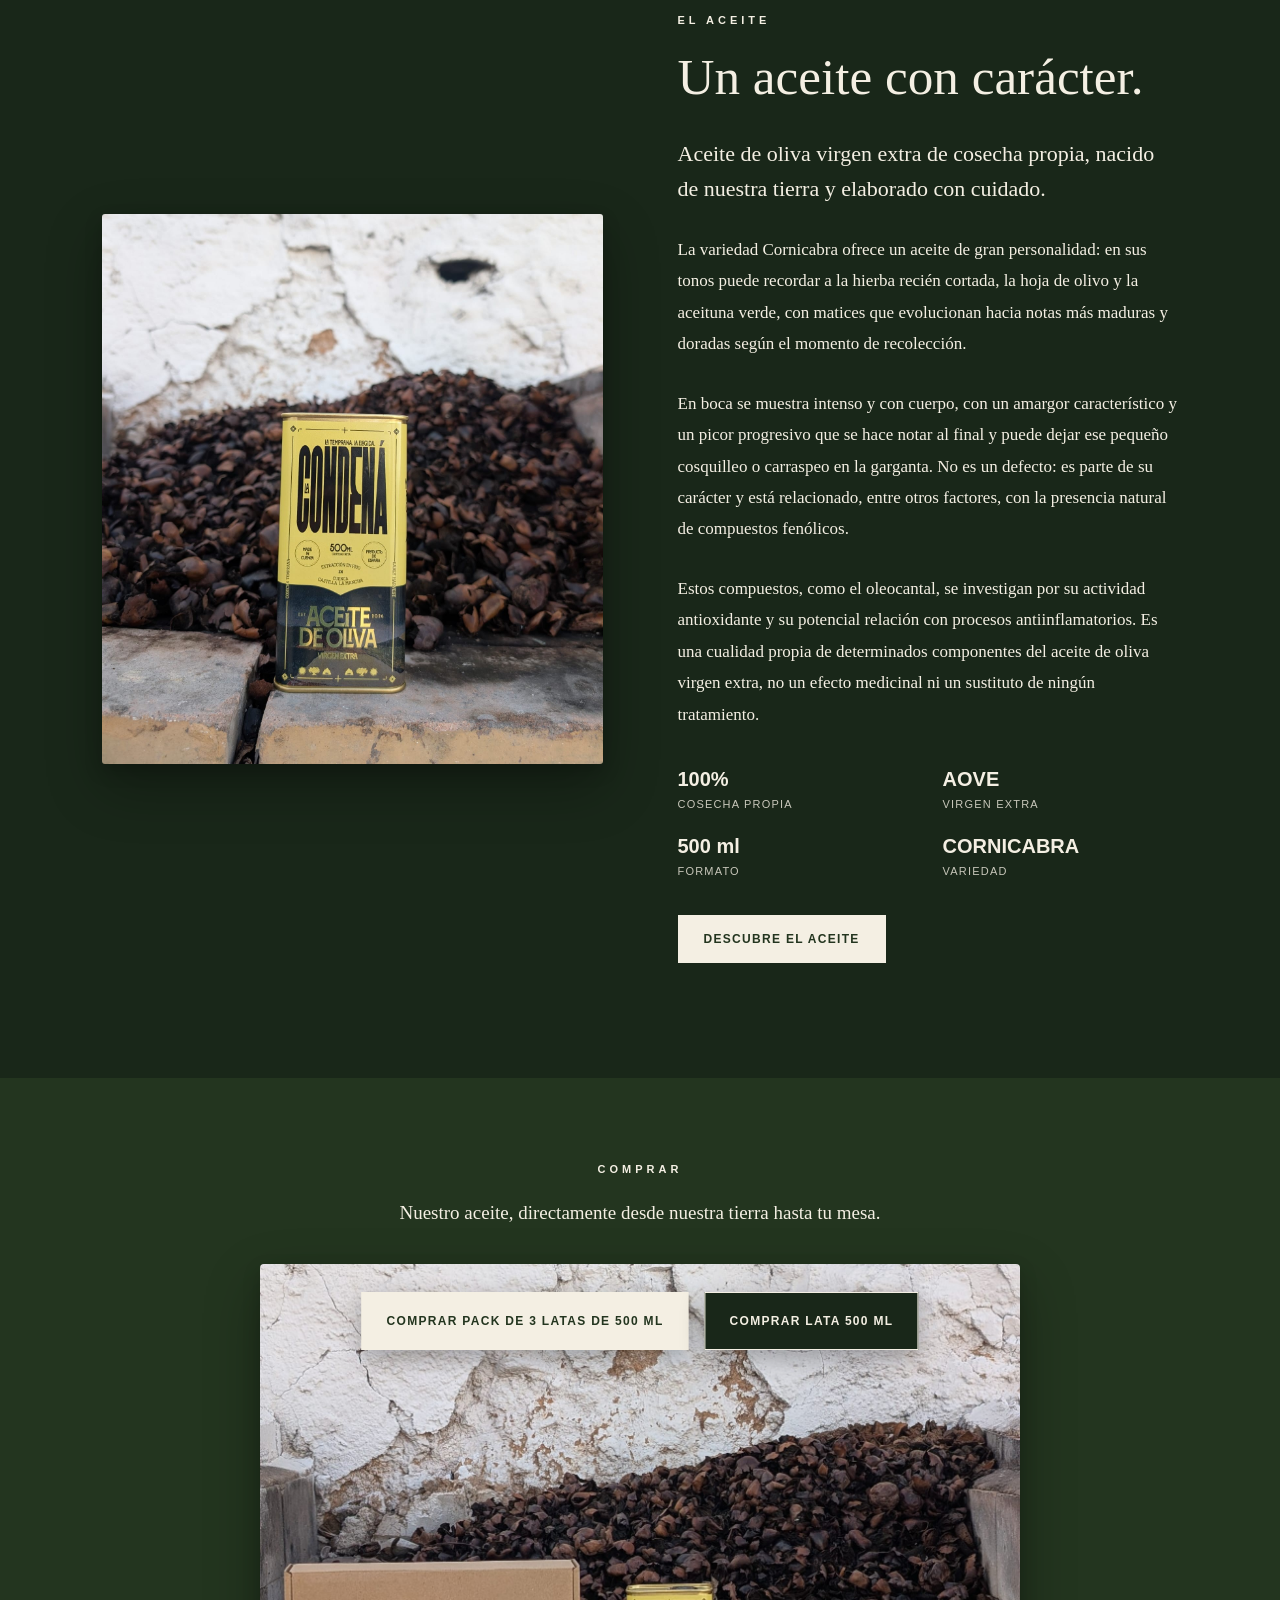
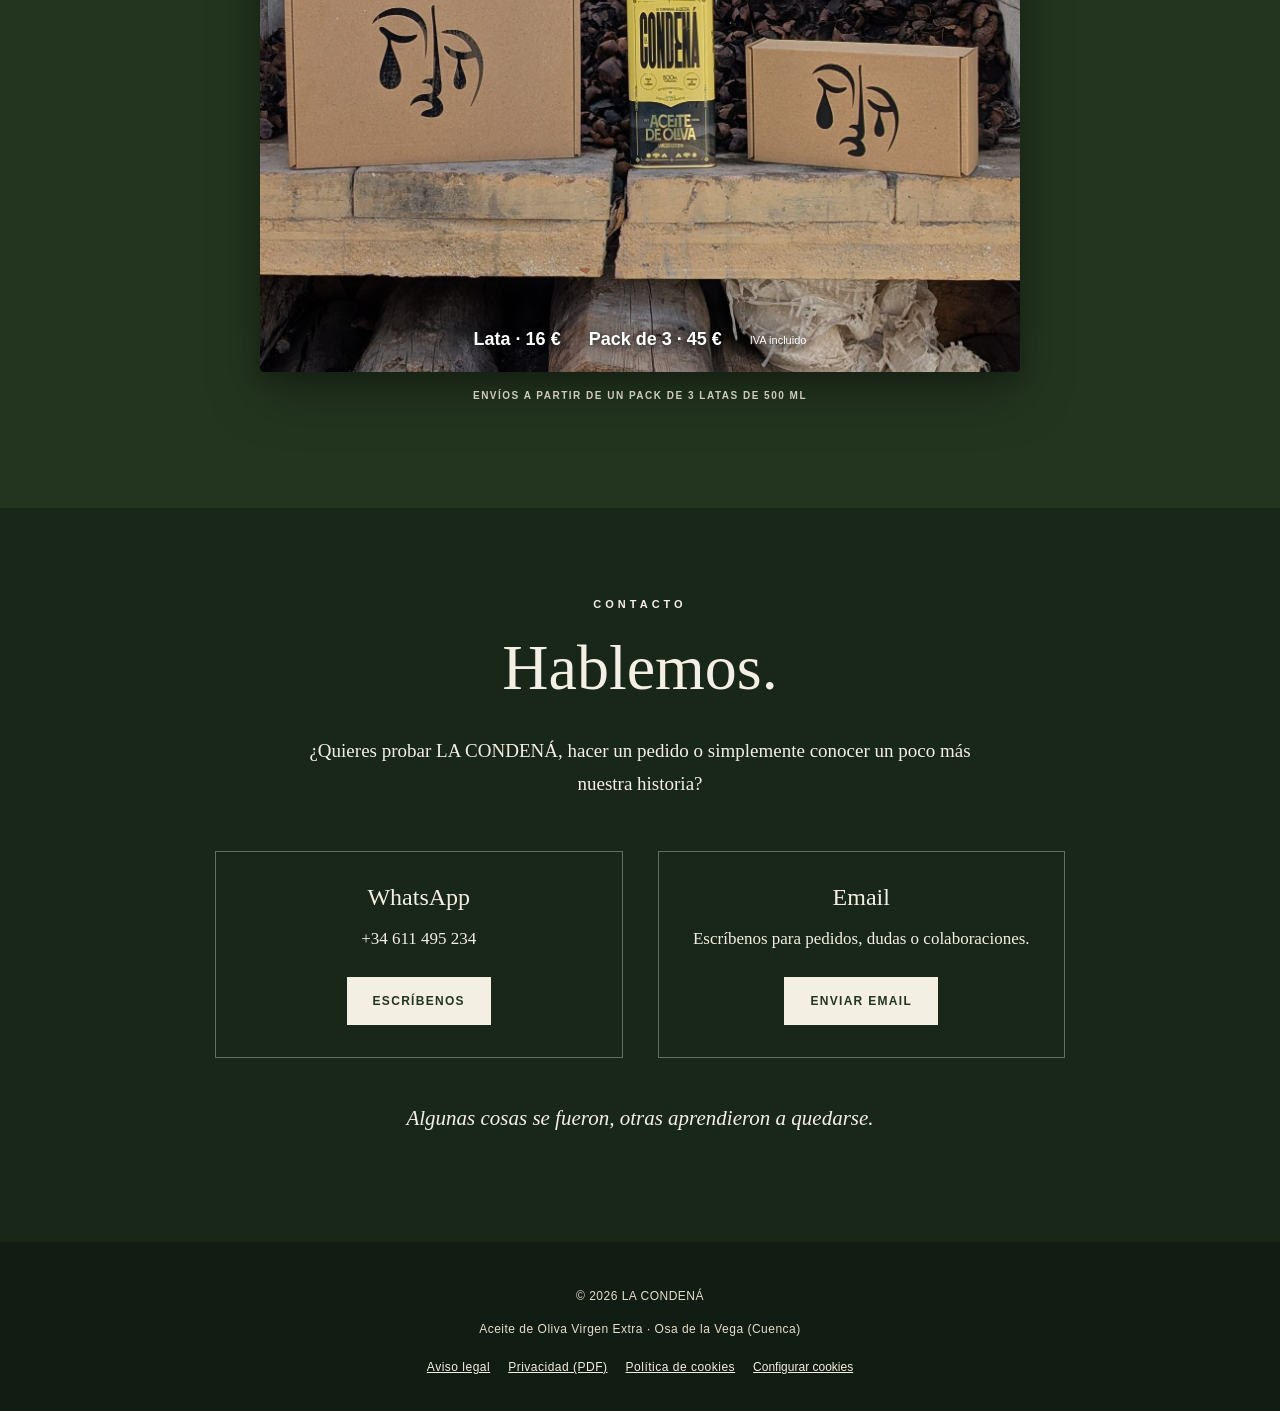
==== commit a7053c7f: "Actualización de diseño web: nueva imagen de producto, ajustes de encuadre y centrado en las seccion" ====
--- a/index.html
+++ b/index.html
@@ -1,367 +1,180 @@
-<!DOCTYPE html>
-<html lang="es">
-
-<head>
-    <meta charset="UTF-8">
-    <meta name="viewport" content="width=device-width, initial-scale=1.0">
-
-    <title>LA CONDENÁ | Aceite de Oliva Virgen Extra de Cuenca</title>
-    <meta name="description" content="LA CONDENÁ es un aceite de oliva virgen extra de cosecha propia, nacido de nuestra tierra en Cuenca. Intenso, natural y elaborado con cuidado.">
-    <meta name="author" content="LA CONDENÁ">
-    <meta name="robots" content="index, follow">
-
-    <!-- <link rel="canonical" href="https://www.tudominio.es/">
-     <meta property="og:title" content="LA CONDENÁ | Aceite de Oliva Virgen Extra">
-    <meta property="og:description" content="Aceite de oliva virgen extra de cosecha propia, nacido de nuestra tierra en Cuenca.">
-    <meta property="og:image" content="https://www.tudominio.es/og-image.jpg">
-    <meta property="og:url" content="https://www.tudominio.es/">
-    <meta property="og:type" content="website">-->
-
-    <link rel="stylesheet" href="estilo.css">
-
-    <link rel="icon" type="image/png" href="favicon.png">
-    <meta property="og:title" content="LA CONDENÁ | Aceite de Oliva Virgen Extra">
-    <meta property="og:description" content="Aceite de oliva virgen extra de cosecha propia, nacido de nuestra tierra en Cuenca.">
-    <meta property="og:image" content="og-image.png">
-    <meta property="og:type" content="website">
-</head>
-
-<body>
-
-    <!-- =========================
-         MENÚ
-         ========================= -->
-
-    <header class="menu">
-
-        <div class="nombre-menu">
-            LA CONDENÁ
-        </div>
-
-        <nav>
-            <a href="#historia">Nuestra historia</a>
-            <a href="#aceite">El aceite</a>
-            <a href="#comprar">Comprar</a>
-            <a href="#contacto">Contacto</a>
-        </nav>
-
-    </header>
-
-
-    <!-- =========================
-         PORTADA
-         ========================= -->
-
-    <main>
-
-        <section class="portada">
-
-            <img src="portada.png"
-                 alt="Aceitunas y aceite de oliva de LA CONDENÁ"
-                 class="portada-imagen">
-
-            <div class="portada-texto">
-
-                <h1>LA CONDENÁ</h1>
-
-                <p>
-                    Una hermosa condena elegida.
-                </p>
-
-                <a href="#aceite" class="boton">
-                    CONOCE NUESTRO ACEITE
-                </a>
-
-            </div>
-
-        </section>
-
-
-        <!-- =========================
-             HISTORIA
-             ========================= -->
-
-<section id="historia" class="seccion historia">
-
-    <div class="historia-contenido">
-
-        <div class="historia-texto">
-
-            <p class="etiqueta">
-                NUESTRA HISTORIA
-            </p>
-
-            <h2>
-                Volver a la tierra.
-            </h2>
-
-            <p class="historia-destacada">
-                LA CONDENÁ nace de una idea sencilla:
-                volver a aquello que siempre estuvo ahí.
-            </p>
-
-            <p>
-                Tres amigos, una tierra y unos olivos familiares.
-                De ahí nace nuestro aceite.
-            </p>
-
-            <p>
-                No buscamos hacer grandes cantidades.
-                Buscamos hacer algo que tenga sentido:
-                un aceite honesto, intenso y natural,
-                nacido de nuestra tierra.
-            </p>
-
-        </div>
-
-
-        <div class="historia-imagen">
-
-<img src="historia.png?v=2" alt="Olivo de LA CONDENÁ">
-        </div>
-
-    </div>
-
-</section>
-
-<!-- ==================================================
-     EL ACEITE
-     ================================================== -->
-
-<section id="aceite" class="aceite">
-
-    <div class="aceite-contenido">
-
-        <div class="aceite-imagen">
-            <img src="aceite.jpeg" alt="LA CONDENÁ">
-        </div>
-
-        <div class="aceite-texto">
-
-            <p class="etiqueta">EL ACEITE</p>
-
-            <h2>Un aceite con carácter.</h2>
-
-            <p class="aceite-destacada">
-                Aceite de oliva virgen extra de cosecha propia,
-                nacido de nuestra tierra y elaborado con cuidado.
-            </p>
-
-            <p>
-                LA CONDENÁ es un aceite intenso, natural y honesto.
-                Un aceite que conserva el carácter de nuestros olivos
-                y la esencia de una tierra a la que siempre quisimos volver.
-            </p>
-
-            <div class="aceite-datos">
-
-                <div>
-                    <strong>100%</strong>
-                    <span>Cosecha propia</span>
-                </div>
-
-                <div>
-                    <strong>AOVE</strong>
-                    <span>Virgen extra</span>
-                </div>
-
-                <div>
-                    <strong>500 ml</strong>
-                    <span>Formato</span>
-                </div>
-                <div>
-                    <strong>CORNICABRA</strong>
-                    <span>Variedad</span>
-                </div>
-
-            </div>
-
-            <a href="#comprar" class="boton">
-                DESCUBRE EL ACEITE
-            </a>
-
-        </div>
-
-    </div>
-
-</section>
-
-<!-- ==================================================
-     COMPRAR
-     ================================================== -->
-
-<section id="comprar" class="comprar">
-
-    <div class="comprar-cabecera">
-
-        <p class="etiqueta">COMPRAR</p>
-
-        <h2>Una hermosa condena para llevar a casa.</h2>
-
-        <p>
-            Nuestro aceite, directamente desde nuestra tierra hasta tu mesa.
-        </p>
-
-    </div>
-
-
-    <div class="productos">
-
-
-        <!-- PRODUCTO 1 -->
-
-        <article class="producto">
-
-            <div class="producto-contenido">
-
-                <p class="producto-tipo">
-                    LA CONDENÁ
-                </p>
-
-                <h3>Lata 500 ml</h3>
-
-                <p class="producto-descripcion">
-                    Aceite de oliva virgen extra de cosecha propia.
-                    Intenso, natural y elaborado con cuidado.
-                </p>
-
-                <p class="producto-precio">
-                    16 €
-                </p>
-
-                <p class="producto-iva">
-                    IVA incluido
-                </p>
-
-                <a href="https://wa.me/34611495234?text=Hola%2C%20quiero%20comprar%201%20lata%20de%20LA%20CONDEN%C3%81%20de%20500%20ml%20por%2016%20%E2%82%AC."
-                class="boton"
-                target="_blank">
-                COMPRAR
-</a>
-
-
-            </div>
-
-        </article>
-
-
-        <!-- PRODUCTO 2 -->
-
-        <article class="producto producto-destacado">
-
-            <div class="producto-contenido">
-
-                <p class="producto-tipo">
-                    LA CONDENÁ
-                </p>
-
-                <h3>Pack de 3</h3>
-
-                <p class="producto-descripcion">
-                    Tres latas de 500 ml para disfrutar de LA CONDENÁ
-                    o compartirla.
-                </p>
-
-                <p class="producto-precio">
-                    45 €
-                </p>
-
-                <p class="producto-iva">
-                    IVA incluido · 15 € por lata
-                </p>
-
-<a href="https://wa.me/34611495234?text=Hola%2C%20quiero%20comprar%20un%20Pack%20de%203%20latas%20de%20LA%20CONDEN%C3%81%20por%2045%20%E2%82%AC."
-   class="boton"
-   target="_blank">
-   COMPRAR
-</a>
-
-
-            </div>
-
-        </article>
-
-    </div>
-
-</section>
-
-<!-- ==================================================
-     CONTACTO
-     ================================================== -->
-
-<section id="contacto" class="contacto">
-
-    <div class="contacto-contenido">
-
-        <p class="etiqueta">CONTACTO</p>
-
-        <h2>Hablemos.</h2>
-
-        <p class="contacto-texto">
-            ¿Quieres probar LA CONDENÁ, hacer un pedido o simplemente
-            conocer un poco más nuestra historia?
-        </p>
-
-        <div class="contacto-datos">
-
-            <div class="contacto-item">
-                <h3>WhatsApp</h3>
-
-                <p>+34 611 495 234</p>
-
-                <a
-                    href="https://wa.me/34611495234?text=Hola%2C%20quiero%20saber%20más%20sobre%20LA%20CONDENÁ."
-                    class="boton"
-                    target="_blank"
-                >
-                    ESCRÍBENOS
-                </a>
-            </div>
-
-
-            <div class="contacto-item">
-                <h3>Email</h3>
-
-                <p>
-                    Escríbenos para pedidos,
-                    dudas o colaboraciones.
-                </p>
-
-                <a
-                    href="mailto:aceitelacondena@gmail.es"
-                    class="boton boton-secundario"
-                >
-                    ENVIAR EMAIL
-                </a>
-            </div>
-
-        </div>
-
-        <p class="contacto-final">
-            Algunas cosas se fueron, otras aprendieron a quedarse.
-        </p>
-
-    </div>
-
-</section>
-
-
-    <!-- =========================
-         PIE DE PÁGINA
-         ========================= -->
-
-    <footer>
-
-        <p>
-            2026 LA CONDENÁ
-        </p>
-
-        <p>
-            Aceite de Oliva Virgen Extra · Osa de la Vega (Cuenca)
-        </p>
-
-    </footer>
-
-</body>
-
-</html>
+<!DOCTYPE html>
+<html lang="es">
+<head>
+  <meta charset="UTF-8">
+  <meta name="viewport" content="width=device-width, initial-scale=1.0">
+  <title>LA CONDENÁ | Aceite de Oliva Virgen Extra de Cuenca</title>
+  <meta name="description" content="LA CONDENÁ es un aceite de oliva virgen extra de cosecha propia, nacido de nuestra tierra en Cuenca.">
+  <meta name="author" content="LA CONDENÁ">
+  <meta name="robots" content="index, follow">
+  <link rel="stylesheet" href="estilo.css">
+  <link rel="icon" type="image/png" href="favicon.png">
+  <meta property="og:title" content="LA CONDENÁ | Aceite de Oliva Virgen Extra">
+  <meta property="og:description" content="Aceite de oliva virgen extra de cosecha propia, nacido de nuestra tierra en Cuenca.">
+  <meta property="og:image" content="og-image.png">
+  <meta property="og:type" content="website">
+</head>
+<body>
+<header class="menu">
+  <a class="nombre-menu" href="#inicio" aria-label="LA CONDENÁ, inicio"><img src="logo-la-condena-menu.png" alt="LA CONDENÁ — La temprana. La elegida."></a>
+  <nav aria-label="Navegación principal">
+    <a href="#historia">Nuestra historia</a><a href="#aceite">El aceite</a><a href="#comprar">Comprar</a><a href="#contacto">Contacto</a>
+  </nav>
+</header>
+
+<main>
+<section class="portada" id="inicio">
+  <!-- Se conserva la portada original. No sustituir portada.png por portada-v2.jpeg. -->
+  <img src="portada.png" alt="Aceitunas y aceite de oliva de LA CONDENÁ" class="portada-imagen">
+  <div class="portada-texto">
+    <p>Una hermosa condena elegida.</p>
+    <a href="#aceite" class="boton">CONOCE NUESTRO ACEITE</a>
+  </div>
+</section>
+
+<section id="historia" class="historia seccion">
+  <div class="historia-contenido">
+    <div class="historia-texto">
+      <p class="etiqueta">NUESTRA HISTORIA</p>
+      <h2>Volver a la tierra.</h2>
+      <p class="historia-destacada">LA CONDENÁ nace de una idea sencilla: volver a aquello que siempre estuvo ahí.</p>
+      <p>Tres amigos, una tierra y unos olivos familiares. De ahí nace nuestro aceite: un proyecto que une amistad, raíces y ganas de recuperar el valor de las cosas hechas con sentido.</p>
+      <p>Detrás de cada lata hay una historia que comienza mucho antes de llegar a tu mesa: nuestros olivos, el cuidado del campo y el respeto por una tradición que forma parte de nuestra familia.</p>
+      <p>Elaboramos nuestro aceite a partir de aceitunas de nuestra tierra en Osa de la Vega, Cuenca, cuidando cada paso del proceso para ofrecer un AOVE honesto, intenso y natural, con el carácter propio de la variedad Cornicabra.</p>
+      <p>No buscamos ser una marca más ni perder de vista de dónde venimos. Queremos compartir algo nuestro, mantener vivas nuestras raíces y llevar a tu mesa el sabor de una tierra que sentimos como casa.</p>
+      <p class="historia-final">LA CONDENÁ. Una hermosa condena elegida.</p>
+    </div>
+    <figure class="historia-imagen">
+      <img src="historia-v2.png" alt="Aceitunas recogidas en una espuerta, origen de LA CONDENÁ">
+    </figure>
+  </div>
+</section>
+
+<section id="aceite" class="aceite seccion">
+  <div class="aceite-contenido">
+    <figure class="aceite-imagen"><img src="aceite-v2.jpeg" alt="Lata de aceite de oliva virgen extra LA CONDENÁ"></figure>
+    <div class="aceite-texto">
+      <p class="etiqueta">EL ACEITE</p>
+      <h2>Un aceite con carácter.</h2>
+      <p class="aceite-destacada">Aceite de oliva virgen extra de cosecha propia, nacido de nuestra tierra y elaborado con cuidado.</p>
+      <p>La variedad Cornicabra ofrece un aceite de gran personalidad: en sus tonos puede recordar a la hierba recién cortada, la hoja de olivo y la aceituna verde, con matices que evolucionan hacia notas más maduras y doradas según el momento de recolección.</p>
+      <p>En boca se muestra intenso y con cuerpo, con un amargor característico y un picor progresivo que se hace notar al final y puede dejar ese pequeño cosquilleo o carraspeo en la garganta. No es un defecto: es parte de su carácter y está relacionado, entre otros factores, con la presencia natural de compuestos fenólicos.</p>
+      <p>Estos compuestos, como el oleocantal, se investigan por su actividad antioxidante y su potencial relación con procesos antiinflamatorios. Es una cualidad propia de determinados componentes del aceite de oliva virgen extra, no un efecto medicinal ni un sustituto de ningún tratamiento.</p>
+      <div class="aceite-datos">
+        <div><strong>100%</strong><span>Cosecha propia</span></div>
+        <div><strong>AOVE</strong><span>Virgen extra</span></div>
+        <div><strong>500 ml</strong><span>Formato</span></div>
+        <div><strong>CORNICABRA</strong><span>Variedad</span></div>
+      </div>
+      <a href="#comprar" class="boton">DESCUBRE EL ACEITE</a>
+    </div>
+  </div>
+</section>
+
+<section id="comprar" class="comprar seccion">
+  <div class="comprar-cabecera">
+    <p class="etiqueta">COMPRAR</p>
+    <p>Nuestro aceite, directamente desde nuestra tierra hasta tu mesa.</p>
+  </div>
+  <div class="comprar-escaparate">
+    <img src="comprar-v2.jpeg" alt="Lata y cajas de LA CONDENÁ preparadas para llevar a casa">
+    <div class="comprar-acciones">
+      <a class="boton boton-compra boton-compra-claro" target="_blank" rel="noopener noreferrer"
+         href="https://wa.me/34611495234?text=Hola%2C%20quiero%20comprar%20un%20pack%20de%203%20latas%20de%20LA%20CONDEN%C3%81%20por%2045%20%E2%82%AC.">COMPRAR PACK DE 3 LATAS DE 500 ML</a>
+      <a class="boton boton-compra" target="_blank" rel="noopener noreferrer"
+         href="https://wa.me/34611495234?text=Hola%2C%20quiero%20comprar%201%20lata%20de%20LA%20CONDEN%C3%81%20de%20500%20ml%20por%2016%20%E2%82%AC.">COMPRAR LATA 500 ML</a>
+    </div>
+    <div class="comprar-precios"><span>Lata · 16 €</span><span>Pack de 3 · 45 €</span><small>IVA incluido</small></div>
+  </div>
+  <p class="comprar-envios">ENVÍOS A PARTIR DE UN PACK DE 3 LATAS DE 500 ML</p>
+</section>
+
+<section id="contacto" class="contacto seccion">
+  <div class="contacto-contenido">
+    <p class="etiqueta">CONTACTO</p><h2>Hablemos.</h2>
+    <p class="contacto-texto">¿Quieres probar LA CONDENÁ, hacer un pedido o simplemente conocer un poco más nuestra historia?</p>
+    <div class="contacto-datos">
+      <div class="contacto-item"><h3>WhatsApp</h3><p>+34 611 495 234</p><a href="https://wa.me/34611495234?text=Hola%2C%20quiero%20saber%20m%C3%A1s%20sobre%20LA%20CONDEN%C3%81." class="boton" target="_blank" rel="noopener noreferrer">ESCRÍBENOS</a></div>
+      <div class="contacto-item"><h3>Email</h3><p>Escríbenos para pedidos, dudas o colaboraciones.</p><a href="mailto:aceitelacondena@gmail.es" class="boton boton-secundario">ENVIAR EMAIL</a></div>
+    </div>
+    <p class="contacto-final">Algunas cosas se fueron, otras aprendieron a quedarse.</p>
+  </div>
+</section>
+</main>
+
+<footer>
+  <p>© 2026 LA CONDENÁ</p>
+  <p>Aceite de Oliva Virgen Extra · Osa de la Vega (Cuenca)</p>
+  <div class="enlaces-legales">
+    <a href="aviso-legal.html">Aviso legal</a><a href="privacidad.pdf" target="_blank" rel="noopener">Privacidad (PDF)</a>
+    <a href="cookies.html">Política de cookies</a><button type="button" id="abrir-cookies" class="enlace-boton">Configurar cookies</button>
+  </div>
+</footer>
+
+<div class="cookie-banner" id="cookie-banner" role="dialog" aria-live="polite" aria-label="Configuración de cookies" hidden>
+  <div class="cookie-copy"><strong>Tu privacidad importa</strong><p>Utilizamos cookies técnicas necesarias y, si lo autorizas, cookies analíticas de Google Analytics 4 para conocer el uso de la web.</p><a href="cookies.html">Leer la política de cookies</a></div>
+  <div class="cookie-actions"><button id="cookies-rechazar" class="cookie-btn cookie-secondary">Rechazar</button><button id="cookies-configurar" class="cookie-btn cookie-secondary">Configurar</button><button id="cookies-aceptar" class="cookie-btn cookie-primary">Aceptar todas</button></div>
+</div>
+<div class="cookie-modal" id="cookie-modal" hidden>
+  <div class="cookie-panel" role="dialog" aria-modal="true" aria-labelledby="cookie-title">
+    <button type="button" class="cookie-close" id="cerrar-cookies" aria-label="Cerrar">×</button>
+    <p class="etiqueta">PREFERENCIAS</p><h2 id="cookie-title">Configura tus cookies</h2>
+    <p>Las cookies técnicas son necesarias para el funcionamiento básico. Las analíticas solo se activarán si las aceptas.</p>
+    <label class="cookie-option"><span><strong>Cookies técnicas</strong><small>Necesarias para el funcionamiento de la web.</small></span><input type="checkbox" checked disabled></label>
+    <label class="cookie-option"><span><strong>Cookies analíticas</strong><small>Google Analytics 4. Nos ayudan a medir visitas y mejorar la web.</small></span><input type="checkbox" id="consentimiento-analiticas"></label>
+    <div class="cookie-actions"><button id="guardar-preferencias" class="cookie-btn cookie-primary">Guardar preferencias</button><button id="rechazar-modal" class="cookie-btn cookie-secondary">Rechazar analíticas</button></div>
+  </div>
+</div>
+
+<script>
+/* Sustituye este valor por tu ID real de GA4 (formato G-XXXXXXXXXX) cuando lo tengas. */
+const GA4_MEASUREMENT_ID = "";
+const CONSENT_KEY = "laCondenaCookieConsent";
+
+function cargarGoogleAnalytics() {
+  if (!/^G-[A-Z0-9]+$/.test(GA4_MEASUREMENT_ID) || window.ga4Loaded) return;
+  window.ga4Loaded = true;
+  const script = document.createElement("script");
+  script.async = true;
+  script.src = "https://www.googletagmanager.com/gtag/js?id=" + encodeURIComponent(GA4_MEASUREMENT_ID);
+  document.head.appendChild(script);
+  window.dataLayer = window.dataLayer || [];
+  function gtag(){dataLayer.push(arguments);}
+  window.gtag = gtag;
+  gtag("js", new Date());
+  gtag("config", GA4_MEASUREMENT_ID);
+}
+
+const banner = document.getElementById("cookie-banner");
+const modal = document.getElementById("cookie-modal");
+const analyticsToggle = document.getElementById("consentimiento-analiticas");
+
+function leerConsentimiento() {
+  try { return JSON.parse(localStorage.getItem(CONSENT_KEY)); } catch(e) { return null; }
+}
+function guardarConsentimiento(analytics) {
+  const value = { necessary: true, analytics: !!analytics, date: new Date().toISOString() };
+  localStorage.setItem(CONSENT_KEY, JSON.stringify(value));
+  banner.hidden = true;
+  modal.hidden = true;
+  if (value.analytics) cargarGoogleAnalytics();
+}
+function abrirModal() {
+  const current = leerConsentimiento();
+  analyticsToggle.checked = !!(current && current.analytics);
+  modal.hidden = false;
+}
+const currentConsent = leerConsentimiento();
+if (!currentConsent) banner.hidden = false;
+else if (currentConsent.analytics) cargarGoogleAnalytics();
+
+document.getElementById("cookies-aceptar").addEventListener("click", () => guardarConsentimiento(true));
+document.getElementById("cookies-rechazar").addEventListener("click", () => guardarConsentimiento(false));
+document.getElementById("cookies-configurar").addEventListener("click", abrirModal);
+document.getElementById("abrir-cookies").addEventListener("click", abrirModal);
+document.getElementById("cerrar-cookies").addEventListener("click", () => modal.hidden = true);
+document.getElementById("guardar-preferencias").addEventListener("click", () => guardarConsentimiento(analyticsToggle.checked));
+document.getElementById("rechazar-modal").addEventListener("click", () => guardarConsentimiento(false));
+</script>
+</body>
+</html>
--- a/estilo.css
+++ b/estilo.css
@@ -1,979 +1,167 @@
-/* ==================================================
-   CONFIGURACIÓN GENERAL
-   ================================================== */
-
-* {
-    box-sizing: border-box;
-}
-
-html {
-    scroll-behavior: smooth;
-}
-
-body {
-    margin: 0;
-    font-family: Georgia, "Times New Roman", serif;
-    background-color: #f4efe3;
-    color: #26351f;
-}
-
-
-/* ==================================================
-   MENÚ
-   ================================================== */
-
-.menu {
-    height: 80px;
-
-    padding: 0 6%;
-
-    display: flex;
-    align-items: center;
-    justify-content: space-between;
-
-    background-color: #f4efe3;
-
-    border-bottom: 1px solid #d8d0bf;
-
-    position: sticky;
-    top: 0;
-
-    z-index: 100;
-}
-
-
-/* Nombre de la marca */
-
-.nombre-menu {
-    font-size: 20px;
-
-    letter-spacing: 3px;
-
-    font-weight: bold;
-}
-
-
-/* Navegación */
-
-nav {
-    display: flex;
-
-    gap: 35px;
-}
-
-nav a {
-    color: #26351f;
-
-    text-decoration: none;
-
-    font-size: 15px;
-
-    letter-spacing: 1px;
-
-    transition: 0.3s;
-}
-
-nav a:hover {
-    opacity: 0.55;
-}
-
-
-/* ==================================================
-   PORTADA
-   ================================================== */
-
-.portada {
-    position: relative;
-    width: 100%;
-    overflow: hidden;
-    background-color: #f4efe3;
-}
-
-.portada-imagen {
-    display: block;
-    width: 100%;
-    height: auto;
-}
-
-
-/* Caja de texto */
-
-.portada-texto {
-    position: absolute;
-
-    right: 8%;
-    bottom: 17%;
-
-    width: 380px;
-
-    padding: 35px 38px;
-
-    text-align: left;
-
-    background: rgba(244, 239, 227, 0.94);
-
-    box-shadow:
-        0 12px 40px rgba(0, 0, 0, 0.20);
-}
-
-
-/* Nombre */
-
-.portada-texto h1 {
-    margin: 0 0 15px;
-
-    color: #26351f;
-
-    font-size: 42px;
-
-    letter-spacing: 5px;
-
-    line-height: 1.05;
-}
-
-
-/* Eslogan */
-
-.portada-texto p {
-    margin: 0 0 30px;
-
-    color: #26351f;
-
-    font-size: 21px;
-
-    font-style: italic;
-
-    line-height: 1.4;
-}
-
-
-/* Botón */
-
-.portada-texto .boton {
-    background-color: #26351f;
-
-    color: #f4efe3;
-}
-
-.portada-texto .boton:hover {
-    background-color: #536747;
-}
-
-
-/* Eslogan */
-
-.portada-texto p {
-    margin: 0 0 25px;
-
-    color: white;
-
-    font-size: 25px;
-
-    font-style: italic;
-
-    text-shadow:
-        0 2px 8px rgba(0, 0, 0, 0.5);
-}
-
-
-/* ==================================================
-   BOTONES
-   ================================================== */
-
-.boton {
-    display: inline-block;
-
-    padding: 15px 30px;
-
-    background-color: #26351f;
-
-    color: #f4efe3;
-
-    text-decoration: none;
-
-    letter-spacing: 2px;
-
-    font-size: 13px;
-
-    transition: 0.3s;
-}
-
-.boton:hover {
-    background-color: #536747;
-}
-
-
-/* ==================================================
-   SECCIONES
-   ================================================== */
-
-.seccion {
-    padding: 120px 10%;
-
-    text-align: center;
-
-    border-top: 1px solid #d8d0bf;
-}
-
-
-/* Etiquetas pequeñas */
-
-.etiqueta {
-    font-size: 12px;
-
-    letter-spacing: 4px;
-
-    font-weight: bold;
-
-    margin-bottom: 25px;
-}
-
-
-/* Títulos */
-
-h2 {
-    font-size: 42px;
-
-    font-weight: normal;
-
-    margin: 0 auto 35px;
-}
-
-
-/* Texto de las secciones */
-
-.seccion > p:not(.etiqueta) {
-    max-width: 700px;
-
-    margin: 15px auto;
-
-    font-size: 18px;
-
-    line-height: 1.8;
-}
-
-
-/* ==================================================
-   SECCIÓN EL ACEITE
-   ================================================== */
-
-.aceite {
-    background-color: #e8e1d2;
-}
-
-
-/* Tres características */
-
-.caracteristicas {
-    max-width: 1000px;
-
-    margin: 60px auto 0;
-
-    display: grid;
-
-    grid-template-columns: repeat(3, 1fr);
-
-    gap: 50px;
-}
-
-
-/* Título de cada característica */
-
-.caracteristica h3 {
-    font-size: 20px;
-
-    font-weight: normal;
-}
-
-
-/* Texto */
-
-.caracteristica p {
-    line-height: 1.6;
-}
-
-
-/* ==================================================
-   SECCIÓN COMPRA
-   ================================================== */
-
-.comprar {
-    display: flex;
-
-    flex-wrap: wrap;
-
-    justify-content: center;
-
-    gap: 30px;
-}
-
-
-/* Título y etiqueta ocupan todo el ancho */
-
-.comprar .etiqueta,
-.comprar h2 {
-    width: 100%;
-}
-
-
-/* Tarjeta de producto */
-
-.producto {
-    width: 330px;
-
-    padding: 40px 30px;
-
-    background-color: #f4efe3;
-
-    border: 1px solid #d8d0bf;
-}
-
-
-/* Nombre del producto */
-
-.producto h3 {
-    font-size: 23px;
-
-    font-weight: normal;
-}
-
-
-/* Precio */
-
-.precio {
-    font-size: 38px;
-
-    margin: 20px 0;
-}
-
-
-/* ==================================================
-   CONTACTO
-   ================================================== */
-
-.contacto {
-    padding: 60px 8%;
-    background-color: #23351f;
-    color: #f4efe3;
-}
-
-.contacto-contenido {
-    max-width: 1100px;
-    margin: 0 auto;
-    text-align: center;
-}
-
-.contacto .etiqueta {
-    color: #f4efe3;
-    margin-bottom: 25px;
-}
-
-.contacto h2 {
-    font-size: 64px;
-    font-weight: 400;
-    margin: 0 0 35px;
-    color: #f4efe3;
-}
-
-.contacto-texto {
-    max-width: 700px;
-    margin: 0 auto 55px;
-    font-size: 20px;
-    line-height: 1.7;
-}
-
-.contacto-datos {
-    display: grid;
-    grid-template-columns: 1fr 1fr;
-    gap: 40px;
-    max-width: 850px;
-    margin: 0 auto;
-}
-
-.contacto-item {
-    padding: 35px 30px;
-    border: 1px solid rgba(244, 239, 227, 0.4);
-}
-
-.contacto-item h3 {
-    font-size: 25px;
-    margin: 0 0 15px;
-    font-weight: 400;
-}
-
-.contacto-item p {
-    font-size: 18px;
-    line-height: 1.6;
-    margin-bottom: 30px;
-}
-
-.contacto .boton {
-    display: inline-block;
-    background-color: #f4efe3;
-    color: #23351f;
-    padding: 16px 28px;
-    text-decoration: none;
-    font-size: 13px;
-    letter-spacing: 2px;
-    font-weight: bold;
-    transition: all 0.3s ease;
-}
-
-.contacto .boton:hover {
-    background-color: #ffffff;
-}
-
-.contacto-final {
-    margin-top: 55px;
-    font-size: 22px;
-    font-style: italic;
-}
-
-
-/* ==================================================
-   PIE DE PÁGINA
-   ================================================== */
-
-footer {
-    padding: 35px;
-
-    text-align: center;
-
-    font-size: 13px;
-
-    letter-spacing: 1px;
-
-    background-color: #1d2818;
-
-    color: #d8d0bf;
-}
-
-/* ==================================================
-   NUESTRA HISTORIA
-   ================================================== */
-
-.historia {
-    padding: 100px 8%;
-    background-color: #f4efe3;
-}
-
-.historia-contenido {
-    max-width: 1200px;
-    margin: 0 auto;
-
-    display: grid;
-    grid-template-columns: 1fr 1fr;
-
-    gap: 90px;
-
-    align-items: center;
-}
-
-.historia-texto {
-    text-align: left;
-}
-
-.historia h2 {
-    font-size: 54px;
-    margin: 0 0 40px;
-}
-
-.historia-destacada {
-    font-size: 24px !important;
-    line-height: 1.6 !important;
-    margin-bottom: 35px !important;
-}
-
-.historia-texto p:not(.etiqueta):not(.historia-destacada):not(.historia-final) {
-    font-size: 18px;
-    line-height: 1.8;
-    margin-bottom: 25px;
-}
-
-.historia-final {
-    margin-top: 45px !important;
-    font-size: 23px !important;
-    font-style: italic;
-}
-
-.historia-imagen {
-    width: 100%;
-}
-
-.historia-imagen img {
-    display: block;
-    width: 100%;
-    height: 560px;
-    object-fit: cover;
-}
-
-/* ==================================================
-   EL ACEITE
-   ================================================== */
-
-.aceite {
-    padding: 120px 8%;
-    background-color: #ffffff;
-}
-
-.aceite-contenido {
-    max-width: 1200px;
-    margin: 0 auto;
-
-    display: grid;
-    grid-template-columns: 1fr 1fr;
-
-    gap: 90px;
-
-    align-items: center;
-}
-
-/* ---------- IMAGEN ---------- */
-
-.aceite-imagen {
-    width: 100%;
-}
-
-.aceite-imagen img {
-    display: block;
-    width: 100%;
-    height: 560px;
-    object-fit: cover;
-    object-position: 58% center;
-}
-
-/* ---------- TEXTO ---------- */
-
-.aceite-texto {
-    max-width: 520px;
-}
-
-.aceite-texto h2 {
-    font-size: 54px;
-
-    margin: 0 0 35px;
-}
-
-.aceite-destacada {
-    font-size: 24px !important;
-    line-height: 1.6 !important;
-
-    margin-bottom: 30px !important;
-}
-
-.aceite-texto p:not(.etiqueta):not(.aceite-destacada) {
-    font-size: 18px;
-
-    line-height: 1.8;
-
-    margin-bottom: 35px;
-}
-
-/* ---------- DATOS DEL ACEITE ---------- */
-
-.aceite-datos {
-    display: flex;
-
-    gap: 45px;
-
-    margin: 45px 0;
-}
-
-.aceite-datos div {
-    display: flex;
-
-    flex-direction: column;
-
-    gap: 8px;
-}
-
-.aceite-datos strong {
-    font-size: 22px;
-
-    color: #24351f;
-}
-
-.aceite-datos span {
-    font-size: 13px;
-
-    letter-spacing: 1px;
-
-    text-transform: uppercase;
-}
-
-/* ---------- BOTÓN ---------- */
-
-.aceite .boton {
-    display: inline-block;
-
-    padding: 16px 28px;
-
-    background-color: #24351f;
-
-    color: #ffffff;
-
-    text-decoration: none;
-
-    font-size: 13px;
-
-    letter-spacing: 1.5px;
-
-    transition: 0.3s;
-}
-
-.aceite .boton:hover {
-    background-color: #172516;
-}
-
-/* ==================================================
-   COMPRAR
-   ================================================== */
-
-.comprar {
-    padding: 60px 8% 110px;
-
-    background-color: #f4efe3;
-}
-
-.comprar-cabecera {
-    max-width: 800px;
-
-    margin: 0 auto 30px;
-
-    text-align: center;
-}
-
-.comprar-cabecera h2 {
-    font-size: 45px;
-    line-height: 1.15;
-    margin: 0 0 22px;
-}
-
-.comprar-cabecera > p:last-child {
-    font-size: 19px;
-
-    line-height: 1.7;
-}
-
-
-/* ---------- PRODUCTOS ---------- */
-
-.productos {
-    max-width: 1000px;
-
-    margin: 0 auto;
-
-    display: grid;
-
-    grid-template-columns: 1fr 1fr;
-
-    gap: 30px;
-}
-
-
-.producto {
-    padding: 45px 45px;
-    background-color: #ffffff;
-    border: 1px solid #ddd6c8;
-    text-align: center;
-    transition: transform 0.3s ease;
-}
-
-
-.producto:hover {
-    transform: translateY(-5px);
-}
-
-
-/* ---------- PRODUCTO DESTACADO ---------- */
-
-.producto-destacado {
-    border: 2px solid #24351f;
-}
-
-
-/* ---------- TEXTO PRODUCTO ---------- */
-
-.producto-tipo {
-    margin-bottom: 20px;
-
-    font-size: 12px;
-
-    letter-spacing: 3px;
-
-    font-weight: bold;
-}
-
-
-.producto h3 {
-    margin: 0 0 25px;
-
-    font-size: 32px;
-}
-
-
-.producto-descripcion {
-    max-width: 400px;
-
-    margin: 0 auto 30px;
-
-    font-size: 17px;
-
-    line-height: 1.7;
-}
-
-
-.producto-precio {
-    margin: 25px 0 5px;
-
-    font-size: 38px;
-
-    font-weight: bold;
-
-    color: #24351f;
-}
-
-
-.producto-iva {
-    margin-bottom: 30px;
-
-    font-size: 12px;
-
-    letter-spacing: 1px;
-}
-
-
-/* ---------- BOTÓN ---------- */
-
-.producto .boton {
-    display: inline-block;
-
-    padding: 15px 30px;
-
-    background-color: #24351f;
-
-    color: #ffffff;
-
-    text-decoration: none;
-
-    font-size: 12px;
-
-    letter-spacing: 1.5px;
-
-    transition: background-color 0.3s ease;
-}
-
-
-.producto .boton:hover {
-    background-color: #172516;
-}
-
-/* ==================================================
-   AJUSTE DE ANCLAJES DEL MENÚ
-   ================================================== */
-
-section {
-    scroll-margin-top: 79px;
-}
-
-/* ==================================================
-   ADAPTACIÓN PARA MÓVILES
-   ================================================== */
-
-@media (max-width: 768px) {
-
-    /* Menú */
-.menu {
-    height: auto;
-    min-height: 80px;
-    padding: 18px 15px;
-    flex-direction: column;
-    gap: 12px;
-}
-
-.nombre-menu {
-    font-size: 20px;
-}
-
-nav {
-    display: flex;
-    flex-wrap: nowrap;
-    justify-content: center;
-    gap: 16px;
-}
-
-nav a {
-    font-size: 13px;
-}
-
-
-    /* Portada */
-
-.portada-texto {
-    position: relative;
-
-    right: auto;
-    bottom: auto;
-
-    width: 100%;
-
-    padding: 35px 25px;
-
-    text-align: center;
-
-    background-color: #f4efe3;
-
-    box-shadow: none;
-}
-
-.portada-texto h1 {
-    font-size: 30px;
-    letter-spacing: 4px;
-}
-
-.portada-texto p {
-    font-size: 19px;
-}
-
-    .portada-texto .boton {
-        padding: 11px 20px;
-
-        font-size: 11px;
-    }
-
-
-    /* Títulos */
-
-    h2 {
-        font-size: 32px;
-    }
-
-
-    /* Características */
-
-    .caracteristicas {
-        grid-template-columns: 1fr;
-
-        gap: 25px;
-    }
-
-
-    /* Secciones */
-
-    .seccion {
-        padding: 80px 25px;
-    }
-.historia {
-    padding: 70px 25px;
-}
-
-.historia-contenido {
-    grid-template-columns: 1fr;
-
-    gap: 50px;
-}
-
-.historia-texto {
-    text-align: center;
-}
-
-.historia h2 {
-    font-size: 38px;
-}
-
-.historia-destacada {
-    font-size: 21px !important;
-}
-
-.historia-imagen img {
-    height: 360px;
-}
-
-.aceite {
-    padding: 80px 25px;
-}
-
-.aceite-contenido {
-    grid-template-columns: 1fr;
-
-    gap: 50px;
-}
-
-.aceite-texto {
-    max-width: 100%;
-
-    text-align: center;
-}
-
-.aceite-texto h2 {
-    font-size: 38px;
-}
-
-.aceite-destacada {
-    font-size: 21px !important;
-}
-
-.aceite-datos {
-    justify-content: center;
-
-    gap: 25px;
-}
-
-.aceite-imagen img {
-    height: 360px;
-    object-position: 58% center;
-}
-
-.comprar {
-    padding: 60px 25px 80px;
-}
-
-.comprar-cabecera h2 {
-    font-size: 36px;
-}
-
-.productos {
-    grid-template-columns: 1fr;
-
-    gap: 25px;
-}
-
-.producto {
-    padding: 40px 25px;
-}
-
-/* ==================================================
-   CONTACTO - MÓVIL
-   ================================================== */
-
-@media (max-width: 768px) {
-
-    .contacto {
-        padding: 80px 20px;
-    }
-
-    .contacto h2 {
-        font-size: 44px;
-    }
-
-    .contacto-texto {
-        font-size: 18px;
-        margin-bottom: 40px;
-    }
-
-    .contacto-datos {
-        grid-template-columns: 1fr;
-        gap: 20px;
-    }
-
-    .contacto-item {
-        padding: 30px 20px;
-    }
-
-    .contacto-final {
-        margin-top: 40px;
-        font-size: 20px;
-    }
-}
-
-}+/* LA CONDENÁ · VERSIÓN 2 */
+:root {
+  --verde: #23351f;
+  --verde-profundo: #192719;
+  --verde-medio: #40563a;
+  --crema: #f4efe3;
+  --crema-oscuro: #e7dfce;
+  --texto: #f4efe3;
+  --sombra: 0 22px 55px rgba(0,0,0,.30), 0 7px 18px rgba(0,0,0,.18);
+}
+* { box-sizing: border-box; }
+html { scroll-behavior: smooth; }
+body { margin:0; font-family: Georgia,"Times New Roman",serif; background:var(--verde); color:var(--crema); }
+a { color:inherit; }
+.menu { min-height:80px; padding:14px 6%; display:flex; align-items:center; justify-content:space-between; gap:24px; background:var(--verde-profundo); border-bottom:1px solid rgba(244,239,227,.18); position:sticky; top:0; z-index:100; }
+.nombre-menu { display:flex; align-items:center; flex:0 0 auto; text-decoration:none; line-height:0; }
+.nombre-menu img { display:block; width:auto; height:64px; max-width:100%; object-fit:contain; }
+nav { display:flex; flex-wrap:wrap; gap:30px; }
+nav a { color:var(--crema); text-decoration:none; font-size:14px; letter-spacing:1px; transition:opacity .25s; }
+nav a:hover { opacity:.65; }
+.portada { position:relative; width:100%; overflow:hidden; background:var(--verde); }
+.portada-imagen { display:block; width:100%; height:auto; }
+.portada-texto { position:absolute; right:8%; bottom:14%; width:max-content; max-width:min(390px,38%); padding:25px 30px; text-align:left; color:var(--verde); background:rgba(244,239,227,.96); box-shadow:var(--sombra); }
+.portada-texto p { margin:0 0 20px; font-size:21px; font-style:italic; line-height:1.4; white-space:nowrap; }
+.boton { display:inline-flex; align-items:center; justify-content:center; min-height:48px; padding:14px 25px; border:1px solid transparent; background:var(--crema); color:var(--verde); text-decoration:none; text-align:center; font-family:Arial,sans-serif; font-size:12px; font-weight:700; letter-spacing:1.3px; transition:transform .25s,background .25s,color .25s,box-shadow .25s; cursor:pointer; }
+.boton:hover { transform:translateY(-2px); background:#fff; box-shadow:0 8px 20px rgba(0,0,0,.2); }
+.portada-texto .boton { background:var(--verde); color:var(--crema); }
+.portada-texto .boton:hover { background:var(--verde-medio); }
+.seccion { scroll-margin-top:90px; }
+.etiqueta { margin:0 0 22px; font-family:Arial,sans-serif; font-size:11px; font-weight:700; letter-spacing:4px; }
+h2 { font-size:clamp(34px,4vw,52px); font-weight:400; line-height:1.12; margin:0 0 30px; }
+.historia { padding:110px 8%; background:var(--verde); color:var(--crema); }
+.historia-contenido { max-width:1200px; margin:0 auto; display:grid; grid-template-columns:1fr 1fr; gap:75px; align-items:center; }
+.historia-texto { text-align:center; max-width:610px; margin:0 auto; }
+.historia-texto p:not(.etiqueta) { font-size:17px; line-height:1.85; margin:0 auto 20px; }
+.historia-destacada { font-size:23px!important; line-height:1.55!important; }
+.historia-final { margin-top:32px!important; font-size:21px!important; font-style:italic; }
+.historia-imagen { margin:0; padding:0; border-radius:3px; }
+.historia-imagen img { display:block; width:100%; height:570px; object-fit:cover; border-radius:3px; box-shadow:var(--sombra); transform:perspective(1100px) rotateY(-2deg); }
+.aceite { padding:115px 8%; background:var(--verde-profundo); color:var(--crema); }
+.aceite-contenido { max-width:1200px; margin:0 auto; display:grid; grid-template-columns:1fr 1fr; gap:75px; align-items:center; }
+.aceite-imagen { margin:0; }
+.aceite-imagen img { display:block; width:100%; height:550px; object-fit:cover; object-position:58% bottom; border-radius:3px; box-shadow:var(--sombra); }
+.aceite-texto { max-width:560px; }
+.aceite-texto h2 { font-size:clamp(36px,4vw,54px); }
+.aceite-texto p:not(.etiqueta) { font-size:17px; line-height:1.85; margin-bottom:28px; }
+.aceite-destacada { font-size:22px!important; line-height:1.6!important; }
+.aceite-datos { display:grid; grid-template-columns:repeat(2,minmax(0,1fr)); gap:25px 30px; margin:38px 0; }
+.aceite-datos div { display:flex; flex-direction:column; gap:7px; }
+.aceite-datos strong { font-family:Arial,sans-serif; font-size:20px; color:var(--crema); }
+.aceite-datos span { font-family:Arial,sans-serif; font-size:11px; letter-spacing:1.2px; text-transform:uppercase; opacity:.8; }
+.aceite .boton { background:var(--crema); color:var(--verde); }
+.comprar { padding:85px 7% 105px; background:var(--verde); color:var(--crema); }
+.comprar-cabecera { max-width:850px; margin:0 auto 35px; text-align:center; }
+.comprar-cabecera p:last-child { font-size:19px; line-height:1.7; margin:0; }
+.comprar-escaparate { position:relative; width:min(100%, 760px); aspect-ratio:1536 / 1431; height:auto; min-height:0; margin:0 auto; overflow:hidden; border-radius:4px; box-shadow:var(--sombra); background:transparent; }
+.comprar-escaparate > img { position:absolute; inset:0; display:block; width:100%; height:100%; object-fit:cover; object-position:center; }
+.comprar-escaparate::after { content:none; }
+.comprar-acciones { position:absolute; z-index:2; top:28px; left:50%; transform:translateX(-50%); width:min(92%,800px); display:flex; justify-content:center; gap:16px; }
+.boton-compra { background:var(--verde-profundo); color:var(--crema); border:1px solid var(--crema); min-height:58px; padding:16px 24px; box-shadow:0 8px 24px rgba(0,0,0,.3); }
+.boton-compra:hover { background:var(--crema); color:var(--verde); }
+.boton-compra-claro { background:var(--crema); color:var(--verde); }
+.boton-compra-claro:hover { background:#fff; color:var(--verde); }
+.comprar-precios { position:absolute; z-index:2; bottom:22px; left:0; right:0; display:flex; justify-content:center; align-items:center; gap:28px; color:#fff; font-family:Arial,sans-serif; font-size:18px; font-weight:700; text-shadow:0 2px 8px #000; }
+.comprar-precios small { font-size:11px; font-weight:400; }
+.contacto { padding:90px 8%; background:var(--verde-profundo); color:var(--crema); }
+.contacto-contenido { max-width:1100px; margin:0 auto; text-align:center; }
+.contacto h2 { font-size:clamp(46px,5vw,64px); margin-bottom:30px; }
+.contacto-texto { max-width:700px; margin:0 auto 50px; font-size:19px; line-height:1.75; }
+.contacto-datos { display:grid; grid-template-columns:1fr 1fr; gap:35px; max-width:850px; margin:0 auto; }
+.contacto-item { padding:32px 25px; border:1px solid rgba(244,239,227,.35); }
+.contacto-item h3 { font-size:24px; font-weight:400; margin:0 0 14px; }
+.contacto-item p { font-size:17px; line-height:1.6; margin:0 0 25px; }
+.contacto .boton { background:var(--crema); color:var(--verde); }
+.contacto-final { margin-top:48px; font-size:21px; font-style:italic; }
+footer { padding:32px 20px; text-align:center; font-family:Arial,sans-serif; font-size:12px; line-height:1.8; letter-spacing:.5px; background:#111c12; color:var(--crema-oscuro); }
+.enlaces-legales { display:flex; justify-content:center; flex-wrap:wrap; gap:18px; margin-top:16px; }
+.enlaces-legales a,.enlace-boton { color:var(--crema); font:inherit; text-decoration:underline; background:none; border:0; cursor:pointer; padding:0; }
+.cookie-banner { position:fixed; z-index:1000; left:18px; right:18px; bottom:18px; max-width:1100px; margin:auto; display:flex; gap:24px; align-items:center; justify-content:space-between; padding:22px 24px; background:#fffdf7; color:#23351f; box-shadow:0 12px 45px rgba(0,0,0,.35); border:1px solid #d8d0bf; }
+.cookie-banner[hidden],.cookie-modal[hidden] { display:none!important; }
+.cookie-copy { max-width:610px; }
+.cookie-copy p { margin:7px 0; line-height:1.5; font-size:14px; }
+.cookie-copy a { color:#23351f; font-size:13px; }
+.cookie-actions { display:flex; flex-wrap:wrap; gap:9px; }
+.cookie-btn { padding:11px 15px; border:1px solid var(--verde); font:700 12px Arial,sans-serif; cursor:pointer; }
+.cookie-primary { background:var(--verde); color:var(--crema); }
+.cookie-secondary { background:transparent; color:var(--verde); }
+.cookie-modal { position:fixed; z-index:1001; inset:0; padding:20px; display:grid; place-items:center; background:rgba(0,0,0,.65); }
+.cookie-panel { position:relative; width:min(100%,540px); padding:35px; background:var(--crema); color:var(--verde); box-shadow:var(--sombra); }
+.cookie-panel h2 { font-size:32px; }
+.cookie-panel p { line-height:1.6; }
+.cookie-close { position:absolute; top:12px; right:16px; border:0; background:none; color:var(--verde); font-size:28px; cursor:pointer; }
+.cookie-option { display:flex; justify-content:space-between; align-items:center; gap:20px; padding:17px 0; border-top:1px solid #d3cbb9; }
+.cookie-option span { display:flex; flex-direction:column; gap:5px; }
+.cookie-option small { line-height:1.4; }
+.cookie-option input { width:20px; height:20px; accent-color:var(--verde); }
+@media (max-width:850px) {
+  .menu { flex-direction:column; justify-content:center; padding:16px 14px; gap:13px; }
+  nav { justify-content:center; gap:12px 20px; }
+  nav a { font-size:12px; }
+  .portada-texto { right:4%; bottom:7%; max-width:48%; padding:22px 24px; }
+  .historia-contenido,.aceite-contenido { gap:42px; }
+  .historia-imagen img,.aceite-imagen img { height:440px; }
+  .comprar-escaparate { width:min(100%, 680px); height:auto; min-height:0; }
+  .comprar-acciones { flex-direction:column; align-items:center; }
+  .comprar-acciones .boton { width:min(100%,440px); }
+  .cookie-banner { align-items:flex-start; flex-direction:column; }
+}
+@media (max-width:600px) {
+  .menu { position:sticky; min-height:86px; }
+  .nombre-menu img { height:58px; }
+  nav { width:100%; gap:10px 14px; }
+  nav a { font-size:11px; letter-spacing:.3px; }
+  .portada-texto { position:relative; inset:auto; width:100%; max-width:none; padding:25px 18px; text-align:center; box-shadow:none; }
+  .portada-texto p { font-size:19px; white-space:normal; margin-bottom:18px; }
+  .historia,.aceite { padding:72px 24px; }
+  .historia-contenido,.aceite-contenido { grid-template-columns:1fr; gap:35px; }
+  .historia-texto { text-align:center; }
+  .historia-texto p:not(.etiqueta) { font-size:16px; }
+  .historia-destacada { font-size:20px!important; }
+  .historia-imagen img,.aceite-imagen img { height:340px; transform:none; }
+  .aceite-texto { text-align:center; }
+  .aceite-texto p:not(.etiqueta) { font-size:16px; }
+  .aceite-destacada { font-size:20px!important; }
+  .aceite-datos { gap:22px 12px; text-align:center; }
+  .aceite-datos strong { font-size:17px; }
+  .aceite-datos span { font-size:10px; }
+  .comprar { padding:70px 18px 75px; }
+  .comprar-cabecera p:last-child { font-size:16px; }
+  .comprar-escaparate { width:100%; height:auto; min-height:0; }
+  .comprar-escaparate > img { object-position:center; object-fit:cover; }
+  .comprar-acciones { top:18px; width:calc(100% - 28px); gap:12px; }
+  .boton-compra { min-height:54px; padding:13px 12px; font-size:10px; letter-spacing:.7px; }
+  .comprar-precios { bottom:15px; flex-direction:column; gap:6px; font-size:16px; }
+  .contacto { padding:72px 22px; }
+  .contacto-texto { font-size:16px; margin-bottom:35px; }
+  .contacto-datos { grid-template-columns:1fr; gap:18px; }
+  .contacto-item { padding:28px 18px; }
+  .contacto-final { font-size:18px; }
+  .enlaces-legales { gap:12px 16px; }
+  .cookie-banner { left:10px; right:10px; bottom:10px; padding:17px; }
+  .cookie-actions { width:100%; }
+  .cookie-btn { flex:1 1 auto; }
+  .cookie-panel { padding:28px 22px; max-height:90vh; overflow:auto; }
+}
+
+
+/* Aviso de condiciones de envío en la sección Comprar */
+.comprar-envios {
+  max-width: 900px;
+  margin: 16px auto 0;
+  text-align: center;
+  color: var(--crema);
+  font-family: Arial, sans-serif;
+  font-size: 10px;
+  font-weight: 700;
+  letter-spacing: 1.5px;
+  line-height: 1.5;
+  opacity: .82;
+}
+@media (max-width: 600px) {
+  .comprar-envios {
+    margin-top: 13px;
+    font-size: 9px;
+    letter-spacing: 1px;
+  }
+}
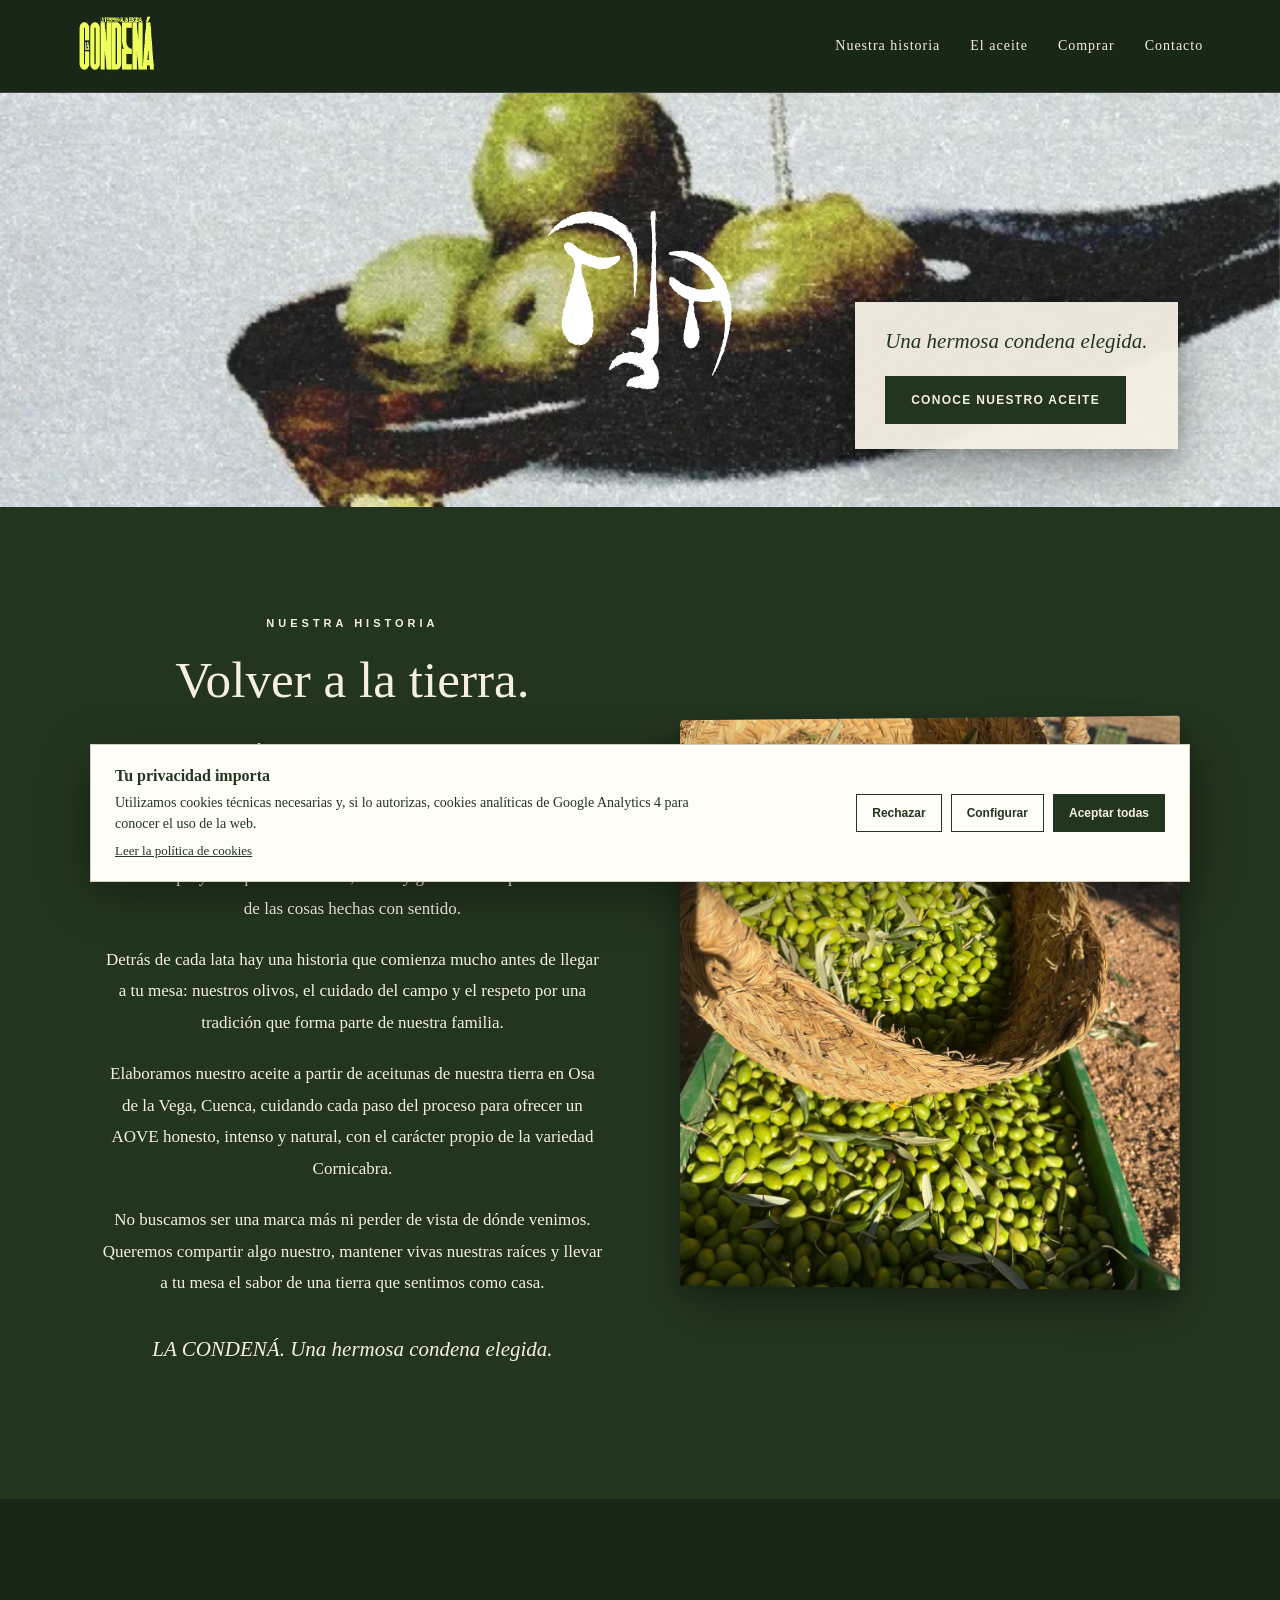
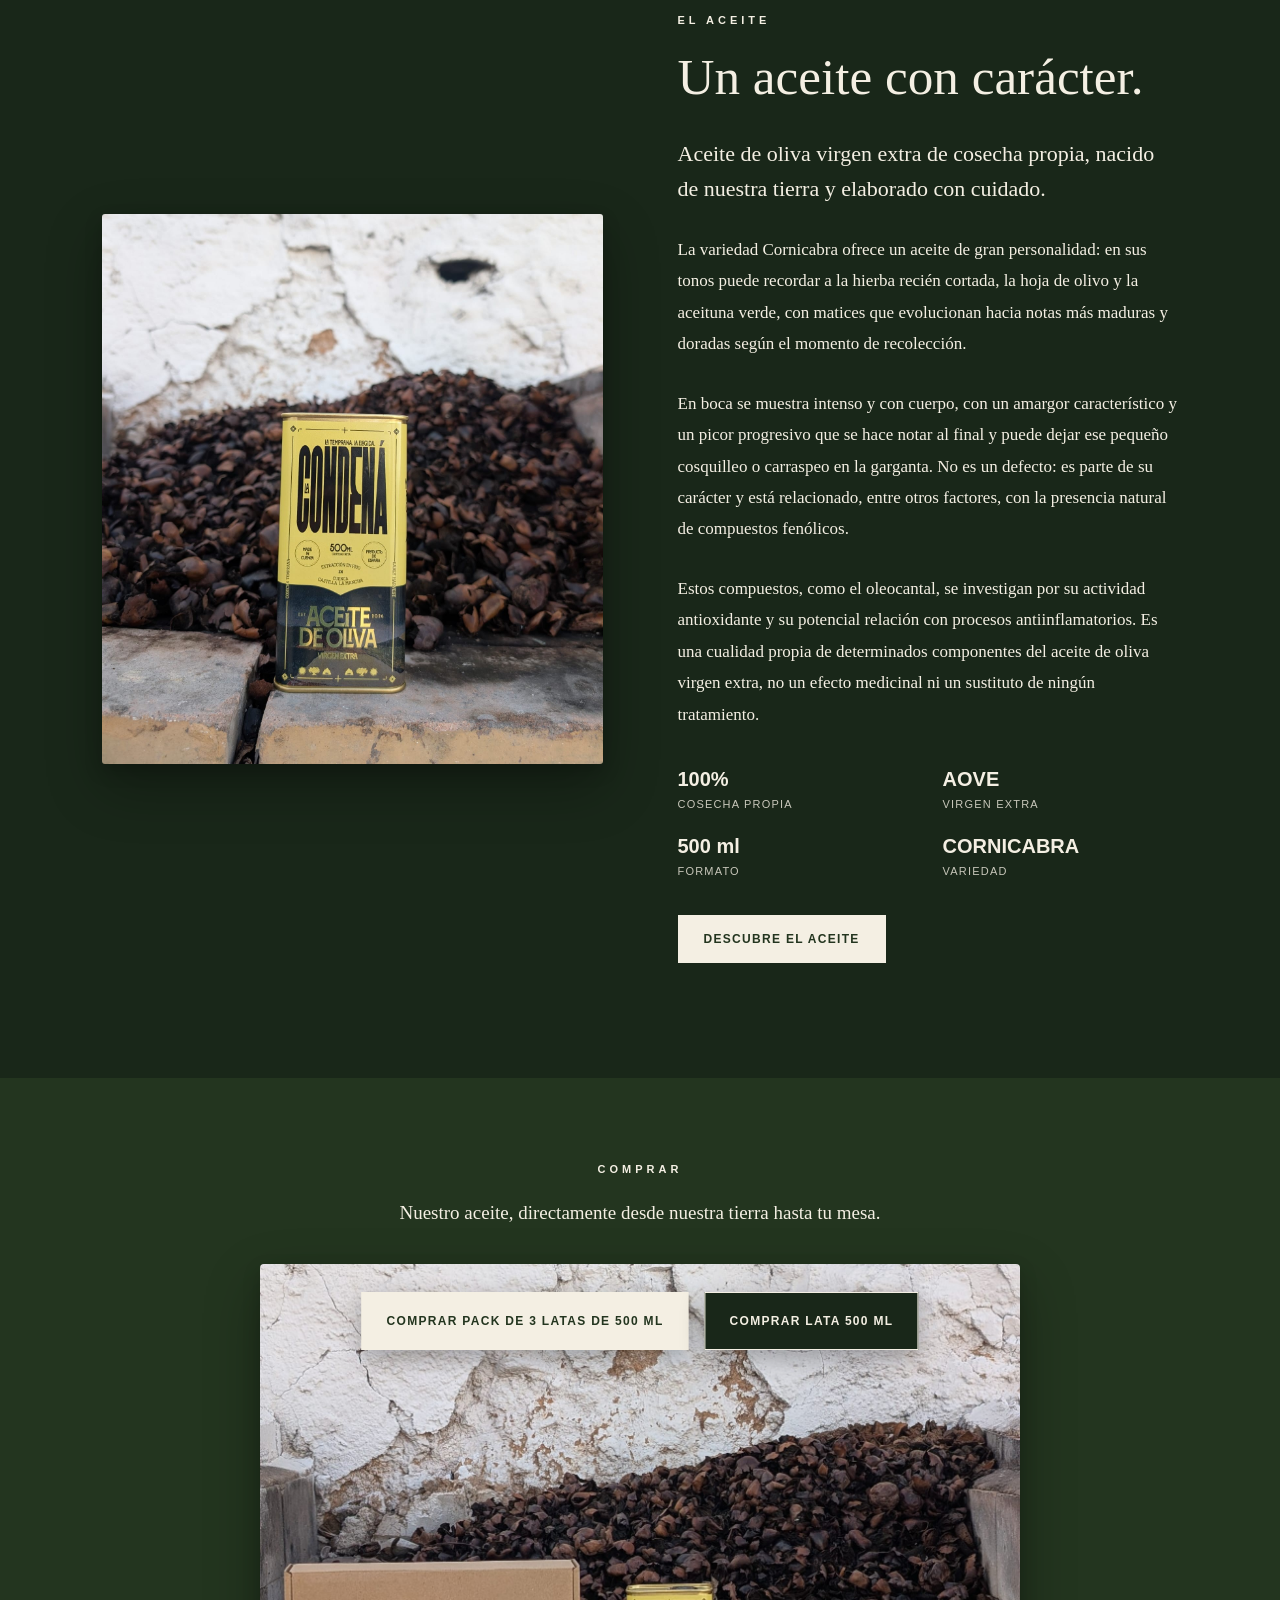
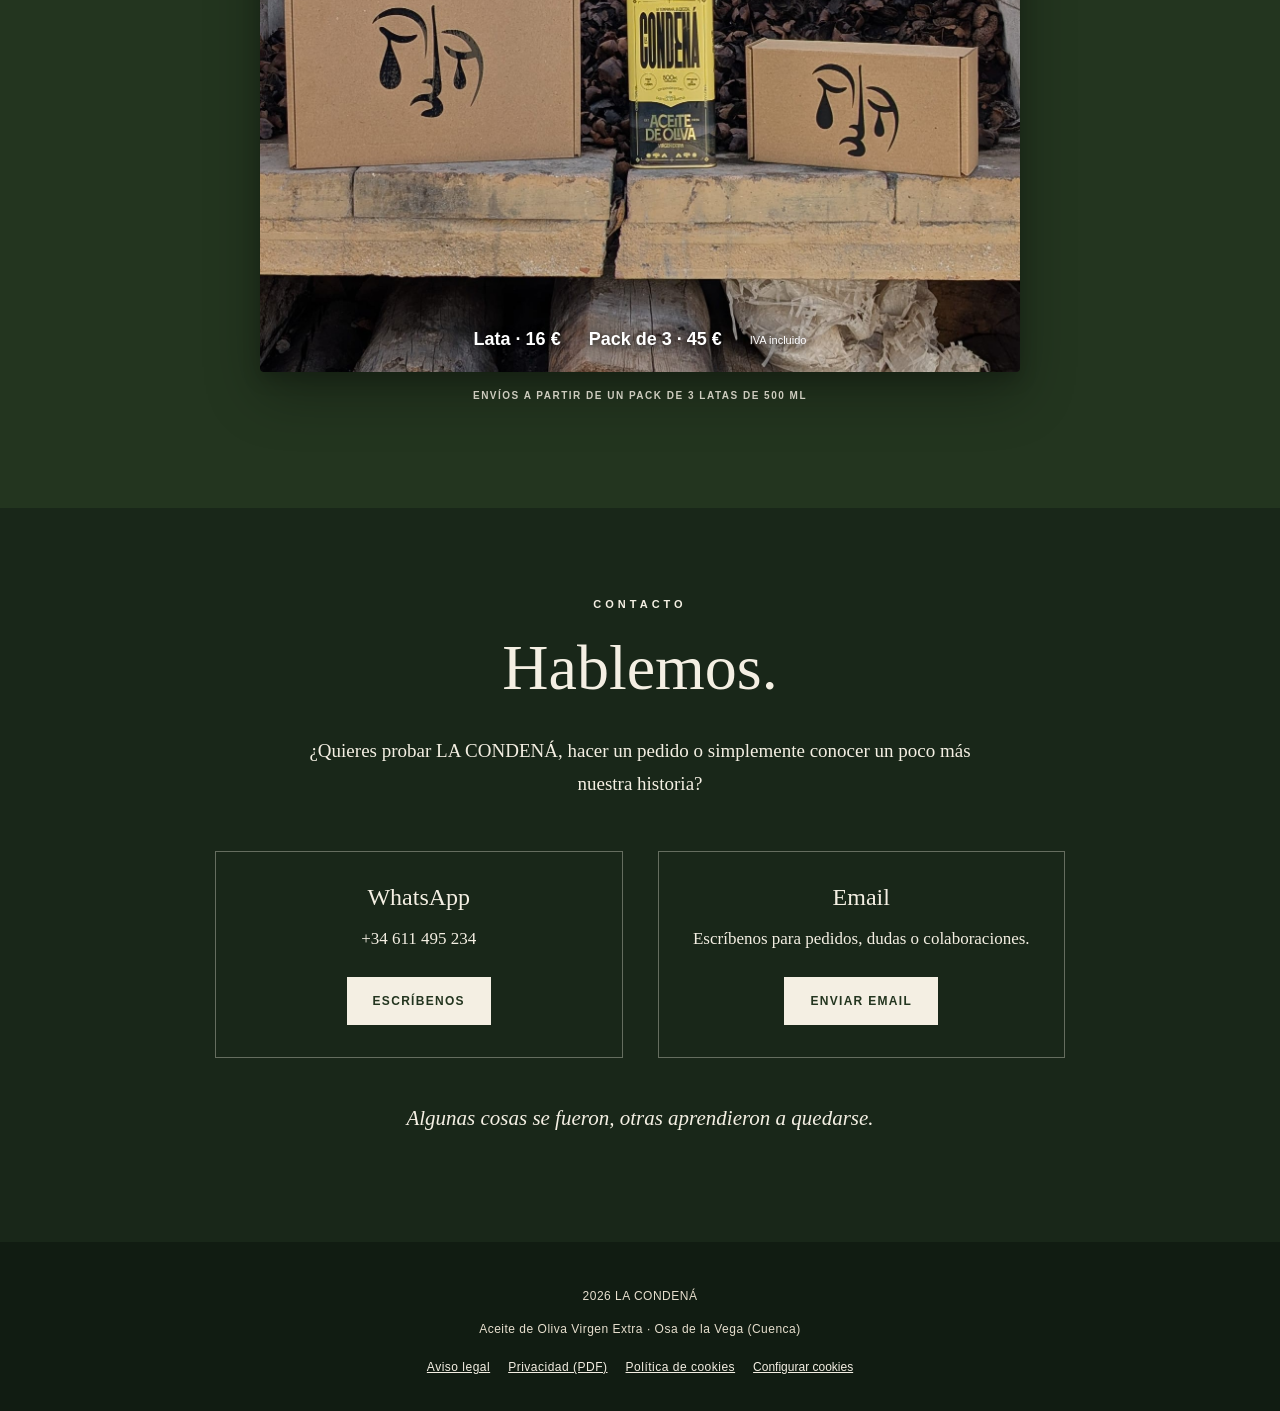
==== commit c9bb5366: "actualiza index" ====
--- a/index.html
+++ b/index.html
@@ -103,7 +103,7 @@
 </main>
 
 <footer>
-  <p>© 2026 LA CONDENÁ</p>
+  <p>2026 LA CONDENÁ</p>
   <p>Aceite de Oliva Virgen Extra · Osa de la Vega (Cuenca)</p>
   <div class="enlaces-legales">
     <a href="aviso-legal.html">Aviso legal</a><a href="privacidad.pdf" target="_blank" rel="noopener">Privacidad (PDF)</a>
